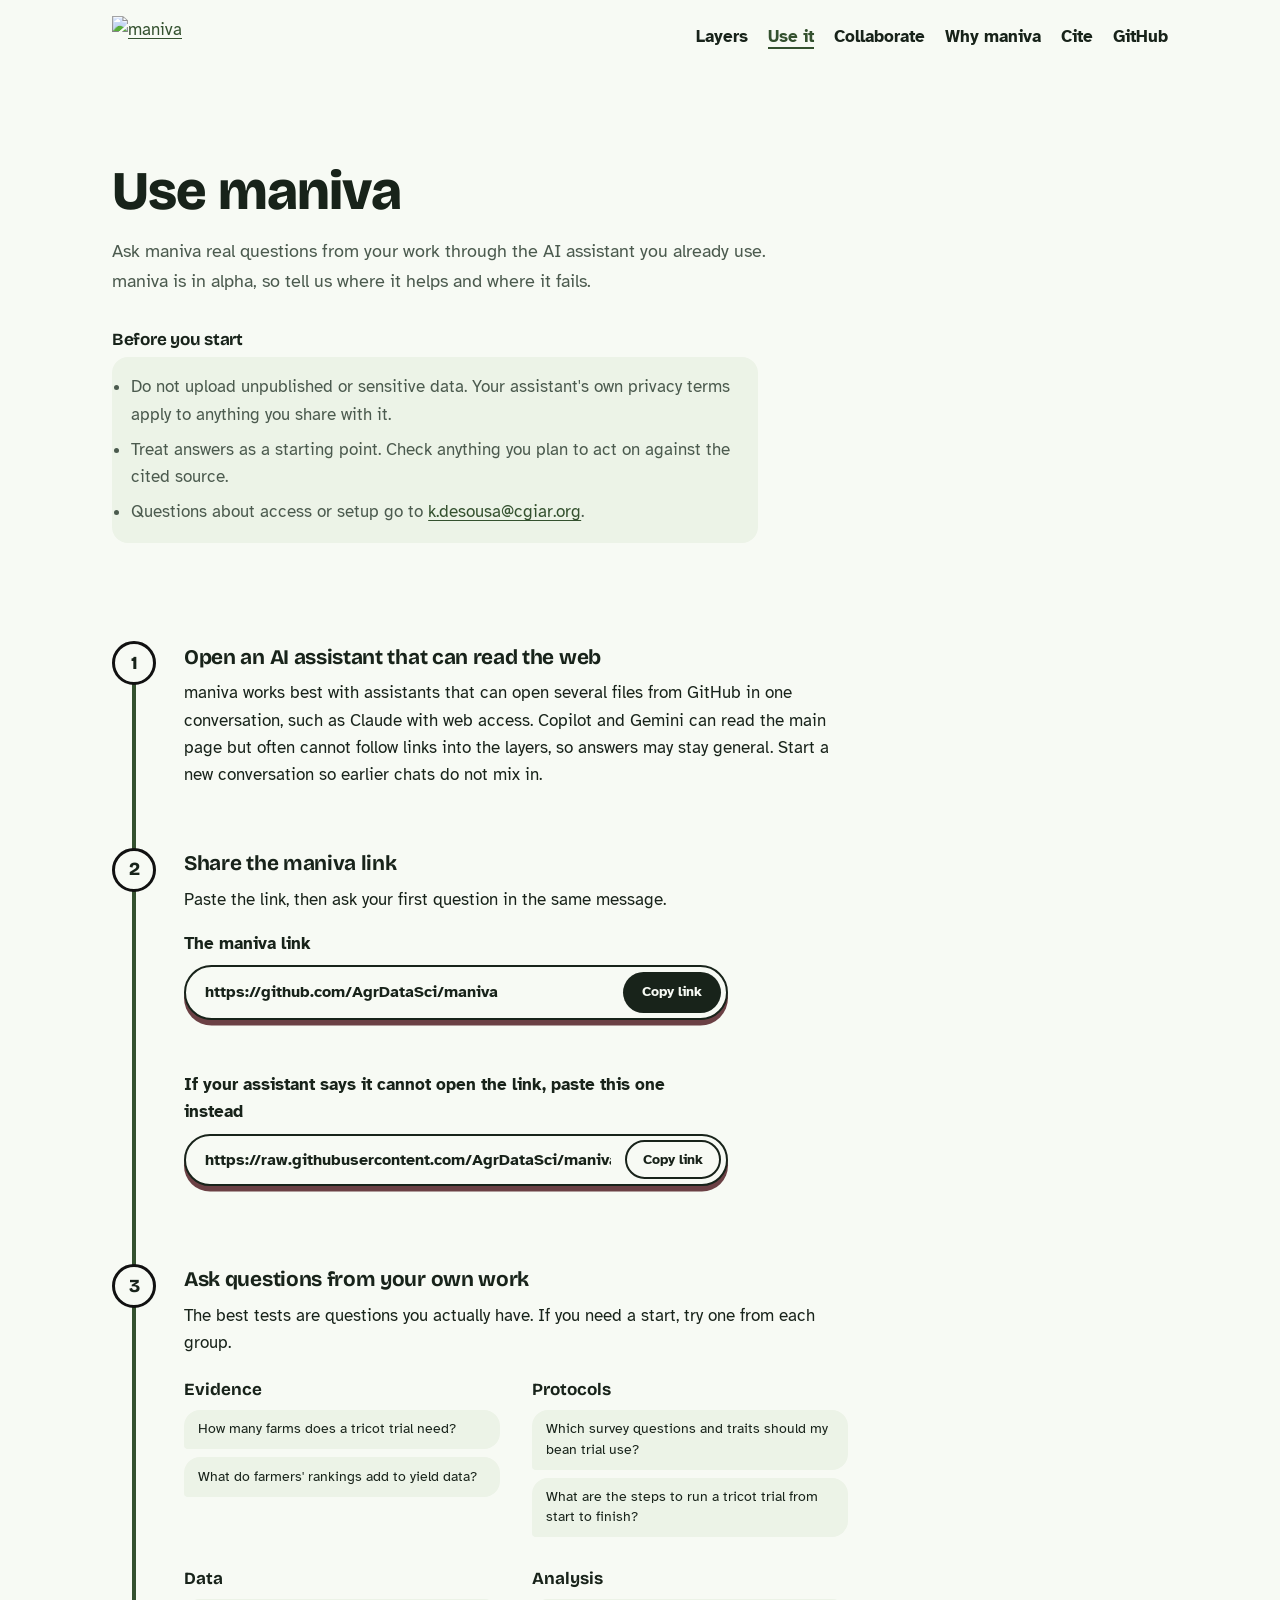
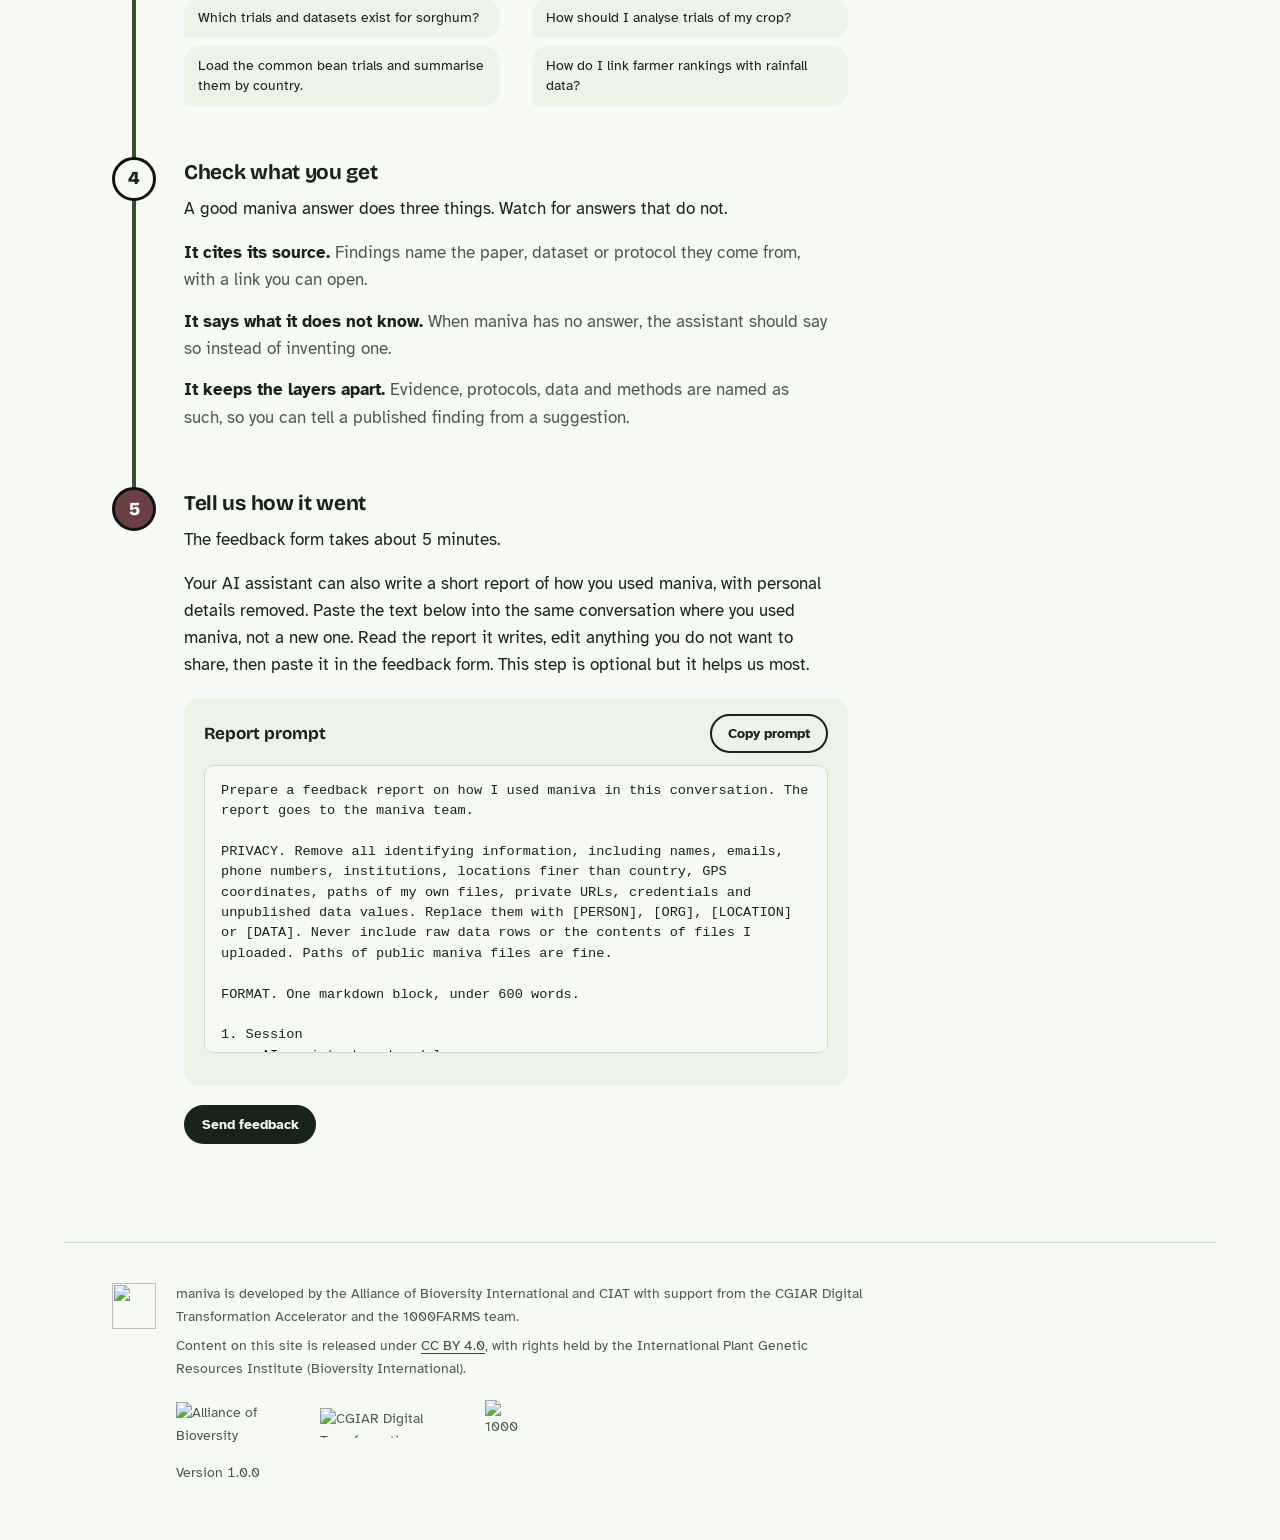
==== site/use.html @ 55d09843 "New maniva logo and home page headline The mark is now a cassava stem cutting planted in a field, wi" ====
<!doctype html>
<html lang="en">
<head>
<meta charset="utf-8">
<meta name="viewport" content="width=device-width, initial-scale=1">
<title>Use maniva</title>
<meta name="description" content="How to use maniva with your AI assistant, what to ask, what a good answer looks like and how to send feedback.">
<meta property="og:title" content="Use maniva">
<meta property="og:description" content="Five steps to use maniva with your AI assistant and tell us how it went.">
<meta property="og:image" content="https://agrdatasci.github.io/maniva/share-card.png">
<meta property="og:image:width" content="1200">
<meta property="og:image:height" content="630">
<meta property="og:image:alt" content="The maniva logo, a cassava stem cutting planted in a field">
<meta property="og:url" content="https://agrdatasci.github.io/maniva/use.html">
<meta property="og:site_name" content="maniva">
<meta name="twitter:card" content="summary_large_image">
<link rel="icon" type="image/svg+xml" href="logo/maniva-mark.svg">
<link rel="preconnect" href="https://fonts.googleapis.com">
<link rel="preconnect" href="https://fonts.gstatic.com" crossorigin>
<link href="https://fonts.googleapis.com/css2?family=Atkinson+Hyperlegible:ital,wght@0,400;0,700;1,400&family=Bricolage+Grotesque:opsz,wght@12..96,500;12..96,700;12..96,800&display=swap" rel="stylesheet">
<link rel="stylesheet" href="styles.css?v=13">
<script>document.documentElement.classList.add("js")</script>
</head>
<body>
<a class="skip" href="#main">Skip to content</a>

<header class="top">
  <a class="wordmark" href="./" aria-label="maniva home">
    <img class="wordmark-light" src="logo/maniva-logo-horizontal.svg" alt="maniva" width="150" height="46">
    <img class="wordmark-dark" src="logo/maniva-logo-horizontal-reversed.svg" alt="" width="150" height="46">
  </a>
  <nav aria-label="Main">
    <a href="./#layers">Layers</a>
    <a href="use.html" aria-current="page">Use it</a>
    <a href="./#work">Collaborate</a>
    <a href="./#why">Why maniva</a>
    <a href="./#cite">Cite</a>
    <a href="https://github.com/AgrDataSci/maniva">GitHub</a>
  </nav>
</header>

<main id="main">

<section class="page-intro">
  <h1>Use maniva</h1>
  <p class="lede">Ask maniva real questions from your work through the AI assistant you already use. maniva is in alpha, so tell us where it helps and where it fails.</p>
</section>

<section class="before" aria-labelledby="before-title">
  <h2 id="before-title">Before you start</h2>
  <ul>
    <li>Do not upload unpublished or sensitive data. Your assistant's own privacy terms apply to anything you share with it.</li>
    <li>Treat answers as a starting point. Check anything you plan to act on against the cited source.</li>
    <li>Questions about access or setup go to <a href="mailto:k.desousa@cgiar.org">k.desousa@cgiar.org</a>.</li>
  </ul>
</section>

<section class="guide" aria-label="Steps">
  <ol class="steps">
    <li>
      <h2>Open an AI assistant that can read the web</h2>
      <p>maniva works best with assistants that can open several files from GitHub in one conversation, such as Claude with web access. Copilot and Gemini can read the main page but often cannot follow links into the layers, so answers may stay general. Start a new conversation so earlier chats do not mix in.</p>
    </li>

    <li>
      <h2>Share the maniva link</h2>
      <p>Paste the link, then ask your first question in the same message.</p>
      <div class="link-field">
        <label for="share-link">The maniva link</label>
        <div class="link-row">
          <input id="share-link" type="text" value="https://github.com/AgrDataSci/maniva" readonly>
          <button type="button" class="btn" data-copy="#share-link">Copy link</button>
        </div>
        <p class="copy-status" role="status" aria-live="polite"></p>
      </div>
      <div class="link-field">
        <label for="fallback-link">If your assistant says it cannot open the link, paste this one instead</label>
        <div class="link-row">
          <input id="fallback-link" type="text" value="https://raw.githubusercontent.com/AgrDataSci/maniva/main/AGENTS.md" readonly>
          <button type="button" class="btn btn-quiet" data-copy="#fallback-link">Copy link</button>
        </div>
        <p class="copy-status" role="status" aria-live="polite"></p>
      </div>
    </li>

    <li>
      <h2>Ask questions from your own work</h2>
      <p>The best tests are questions you actually have. If you need a start, try one from each group.</p>
      <dl class="examples">
        <div>
          <dt>Evidence</dt>
          <dd>How many farms does a tricot trial need?</dd>
          <dd>What do farmers' rankings add to yield data?</dd>
        </div>
        <div>
          <dt>Protocols</dt>
          <dd>Which survey questions and traits should my bean trial use?</dd>
          <dd>What are the steps to run a tricot trial from start to finish?</dd>
        </div>
        <div>
          <dt>Data</dt>
          <dd>Which trials and datasets exist for sorghum?</dd>
          <dd>Load the common bean trials and summarise them by country.</dd>
        </div>
        <div>
          <dt>Analysis</dt>
          <dd>How should I analyse trials of my crop?</dd>
          <dd>How do I link farmer rankings with rainfall data?</dd>
        </div>
      </dl>
    </li>

    <li>
      <h2>Check what you get</h2>
      <p>A good maniva answer does three things. Watch for answers that do not.</p>
      <ul class="checks">
        <li><b>It cites its source.</b> Findings name the paper, dataset or protocol they come from, with a link you can open.</li>
        <li><b>It says what it does not know.</b> When maniva has no answer, the assistant should say so instead of inventing one.</li>
        <li><b>It keeps the layers apart.</b> Evidence, protocols, data and methods are named as such, so you can tell a published finding from a suggestion.</li>
      </ul>
    </li>

    <li>
      <h2>Tell us how it went</h2>
      <p>The feedback form takes about 5 minutes.</p>
      <p>Your AI assistant can also write a short report of how you used maniva, with personal details removed. Paste the text below into the same conversation where you used maniva, not a new one. Read the report it writes, edit anything you do not want to share, then paste it in the feedback form. This step is optional but it helps us most.</p>
      <div class="prompt-box">
        <div class="prompt-head">
          <span id="prompt-label">Report prompt</span>
          <button type="button" class="btn btn-quiet" data-copy="#report-prompt">Copy prompt</button>
        </div>
        <pre id="report-prompt" aria-labelledby="prompt-label" tabindex="0">Prepare a feedback report on how I used maniva in this conversation. The report goes to the maniva team.

PRIVACY. Remove all identifying information, including names, emails, phone numbers, institutions, locations finer than country, GPS coordinates, paths of my own files, private URLs, credentials and unpublished data values. Replace them with [PERSON], [ORG], [LOCATION] or [DATA]. Never include raw data rows or the contents of files I uploaded. Paths of public maniva files are fine.

FORMAT. One markdown block, under 600 words.

1. Session
   - AI assistant and model
   - How you reached maniva (link, uploaded skill or connector)
   - maniva version and commit. Fetch https://raw.githubusercontent.com/AgrDataSci/maniva/main/version.json and report "version" and the first 7 characters of "commit". If you cannot fetch it, write "unknown". Never guess a commit.
   - Number of exchanges
   - My overall goal, in one sentence
2. Tasks. For each request I made, give
   - type (evidence, data, analysis, protocol, setup, other)
   - my prompt, anonymised, as close to verbatim as possible
   - the maniva files you actually opened, by repository and path
   - outcome (solved, partly solved, failed)
   - any wrong or invented content, and how it was corrected
   - number of follow-up prompts needed
3. Gaps. What I asked that maniva could not answer or do.
4. Friction. Setup problems and code errors, with anonymised error messages.
5. My suggestions. Only what I said or asked for.
6. Your observations. Anything you inferred yourself, kept separate from my suggestions.

Report only what happened in this conversation. Show me the report so I can check it before sharing.</pre>
        <p class="copy-status" role="status" aria-live="polite"></p>
      </div>
      <p><a class="btn-link" href="https://forms.gle/F8mA6QaVcJfpzkLAA">Send feedback</a></p>
    </li>
  </ol>
</section>


</main>

<footer class="foot">
  <img class="foot-mark foot-mark-light" src="logo/maniva-mark.svg" alt="" width="44" height="46">
  <img class="foot-mark foot-mark-dark" src="logo/maniva-mark-reversed.svg" alt="" width="44" height="46">
  <div>
    <p>maniva is developed by the Alliance of Bioversity International and CIAT with support from the CGIAR Digital Transformation Accelerator and the 1000FARMS team.</p>
    <p>Content on this site is released under <a href="https://creativecommons.org/licenses/by/4.0/">CC BY 4.0</a>, with rights held by the International Plant Genetic Resources Institute (Bioversity International).</p>
    <div class="partners" role="group" aria-label="Partners">
      <img src="partners/alliance.svg" alt="Alliance of Bioversity International and CIAT, CGIAR" class="logo-wide" width="401" height="139">
      <img src="partners/cgiar-digital-transformation.png" alt="CGIAR Digital Transformation" class="logo-dt" width="1117" height="240">
      <img src="partners/1000farms.png" alt="1000FARMS" class="logo-tall" width="174" height="240">
    </div>
    <p class="version"><span>Version</span> <span data-version>1.0.0</span><span data-commit></span></p>
  </div>
</footer>

<script src="main.js?v=9" defer></script>
</body>
</html>
---- site/styles.css ----
/* maniva site. Palette taken from the logo: the green of the cutting and the burgundy data point. */
:root {
  --paper: #f7faf4;
  --paper-2: #ecf3e7;
  --ink: #18231a;
  --ink-soft: #4b5a4e;
  --leaf: #34512f;
  --leaf-logo: #34512f;
  --leaf-mid: #5f7f58;
  --sprout: #9db596;
  --sprout-wash: #e6ede3;
  --stalk: #6b4044;
  --mark: #34512f;
  --line: #cfdcca;
  --mark-line: #111111;
  --mark-node: #ffffff;

  --display: "Bricolage Grotesque", "Avenir Next", system-ui, sans-serif;
  --body: "Atkinson Hyperlegible", system-ui, sans-serif;

  --step--1: 0.875rem;
  --step-0: 1.0625rem;
  --step-1: 1.3rem;
  --step-2: 1.75rem;
  --step-3: clamp(2.1rem, 1.4rem + 2.6vw, 3.4rem);
  --measure: 38em;
  --gutter: clamp(1rem, 4vw, 3rem);
}

@media (prefers-color-scheme: dark) {
  :root:not([data-theme="light"]) {
    --paper: #121a14;
    --paper-2: #1a251c;
    --ink: #eef3ea;
    --ink-soft: #b4c2b5;
    --leaf: #84e08d;
    --sprout-wash: #1f3523;
    --line: #2f4031;
    --mark-line: #f6f3ea;
    --mark-node: #121a14;
    --leaf-logo: #8fb486;
    --stalk: #c9979c;
    --mark: #eef3ea;
  }
}

*, *::before, *::after { box-sizing: border-box; }

html { scroll-behavior: smooth; }
@media (prefers-reduced-motion: reduce) { html { scroll-behavior: auto; } }

body {
  margin: 0;
  background: var(--paper);
  color: var(--ink);
  font: 400 var(--step-0)/1.6 var(--body);
  -webkit-font-smoothing: antialiased;
}

h1, h2, h3 {
  font-family: var(--display);
  font-weight: 700;
  line-height: 1.1;
  letter-spacing: -0.015em;
  margin: 0;
}
h2 { font-size: var(--step-2); }
h3 { font-size: var(--step-1); }
p { margin: 0 0 1em; }

a { color: var(--leaf); text-underline-offset: 0.18em; text-decoration-thickness: 1px; }
a:hover { text-decoration-thickness: 2px; }

:focus-visible {
  outline: 3px solid var(--stalk);
  outline-offset: 3px;
  border-radius: 2px;
}

.skip {
  position: absolute;
  left: -999px;
  top: 0.5rem;
  background: var(--ink);
  color: var(--paper);
  padding: 0.5rem 1rem;
  z-index: 10;
}
.skip:focus { left: 0.5rem; }

/* Header */
.top {
  display: flex;
  flex-wrap: wrap;
  align-items: center;
  justify-content: space-between;
  gap: 0.75rem 2rem;
  max-width: 72rem;
  margin: 0 auto;
  padding: 1.25rem var(--gutter);
}
.wordmark img { display: block; height: 2.6rem; width: auto; }
.wordmark-dark, .foot-mark-dark { display: none !important; }
@media (prefers-color-scheme: dark) {
  .wordmark-light, .foot-mark-light { display: none !important; }
  .wordmark-dark, .foot-mark-dark { display: block !important; }
}
.top nav { display: flex; flex-wrap: wrap; gap: 0.25rem 1.25rem; }
.top nav a {
  color: var(--ink);
  text-decoration: none;
  font-size: var(--step-0);
  font-weight: 700;
  padding: 0.25rem 0;
}
.top nav a:hover { color: var(--leaf); }

main > section {
  max-width: 72rem;
  margin: 0 auto;
  padding: clamp(3rem, 7vw, 5.5rem) var(--gutter);
}

/* Hero */
.hero {
  display: grid;
  grid-template-columns: minmax(0, 1.35fr) minmax(0, 1fr);
  align-items: center;
  gap: clamp(1.5rem, 5vw, 4rem);
  padding-top: clamp(1.5rem, 4vw, 3rem) !important;
}
.hero h1 {
  font-size: var(--step-3);
  font-weight: 800;
  max-width: 17em;
  margin-bottom: 1.25rem;
}
.lede {
  font-size: 1.15rem;
  color: var(--ink-soft);
  max-width: var(--measure);
}

.link-field {
  margin-top: 2rem;
  max-width: 34rem;
}
.link-field label {
  display: block;
  font-weight: 700;
  margin-bottom: 0.5rem;
}
.link-row {
  display: flex;
  align-items: stretch;
  border: 2px solid var(--ink);
  border-radius: 999px;
  background: var(--paper);
  padding: 0.3rem;
  /* the burgundy of the data point carries the link */
  box-shadow: 0 0.35rem 0 var(--stalk);
}
.link-row input {
  flex: 1;
  min-width: 0;
  border: 0;
  background: transparent;
  color: var(--ink);
  font: 700 1rem/1 var(--body);
  padding: 0 0.9rem;
}
.link-row input:focus-visible { outline-offset: -2px; border-radius: 999px; }

.btn {
  font: 700 var(--step--1)/1 var(--body);
  border: 0;
  border-radius: 999px;
  background: var(--ink);
  color: var(--paper);
  padding: 0.85rem 1.2rem;
  cursor: pointer;
  white-space: nowrap;
}
.btn:hover { background: var(--leaf); color: #fff; }
@media (prefers-color-scheme: dark) {
  :root:not([data-theme="light"]) .btn:hover,
  :root:not([data-theme="light"]) .btn-link:hover { color: var(--paper); }
}
.btn-quiet {
  background: transparent;
  color: var(--ink);
  border: 2px solid var(--ink);
  padding: 0.65rem 1rem;
}
.btn-quiet:hover { background: var(--ink); color: var(--paper); }

.copy-status {
  min-height: 1.5em;
  margin: 0.9rem 0 0;
  font-size: var(--step--1);
  color: var(--leaf);
  font-weight: 700;
}

.hero-mark { margin: 0; justify-self: center; width: min(100%, 26rem); }
.mark { width: 100%; height: auto; overflow: visible; }

/* Mark styling, mirroring docs/logo/maniva-mark.svg */
.m-line { fill: none; stroke: var(--mark); }
.m-fill { fill: var(--mark); stroke: none; }
.m-dot { fill: var(--stalk); stroke: none; }

/* The one motion on the page: the data point appears at the end of the furrow. */
@media (prefers-reduced-motion: no-preference) {
  .js .m-dot {
    transform-box: fill-box;
    transform-origin: center;
    transform: scale(0);
    animation: pop 0.45s cubic-bezier(.3,1.6,.5,1) 0.5s forwards;
  }
}
@keyframes pop { to { transform: scale(1); } }

/* Hero steps under the link */
.hero-sub { font-size: 1.2rem; font-weight: 700; max-width: var(--measure); margin: 0 0 0.5rem; }
.hero-steps {
  list-style: none;
  counter-reset: step;
  display: flex;
  flex-wrap: wrap;
  gap: 0.5rem 1.5rem;
  margin: 1.1rem 0 0;
  padding: 0;
  font-weight: 700;
}
.hero-steps li { counter-increment: step; display: flex; align-items: center; gap: 0.5rem; }
.hero-steps li::before {
  content: counter(step);
  flex: none;
  width: 1.7rem;
  height: 1.7rem;
  border-radius: 50%;
  background: var(--stalk);
  color: var(--paper);
  display: grid;
  place-items: center;
  font-size: var(--step--1);
}
.hero-example { margin: 0.6rem 0 0; color: var(--ink-soft); font-size: var(--step--1); }

/* Section heads */
.section-head { max-width: var(--measure); margin-bottom: 2.25rem; }
.section-head h2 { margin-bottom: 0.75rem; }
.section-head p { color: var(--ink-soft); }

/* Layers and router */
.layers { border-top: 2px solid var(--ink); }
.router {
  display: grid;
  grid-template-columns: minmax(15rem, 1fr) minmax(0, 2.2fr);
  gap: clamp(1.5rem, 4vw, 3rem);
  align-items: start;
}
.questions {
  border: 0;
  margin: 0;
  padding: 0;
  display: flex;
  flex-direction: column;
  gap: 0.5rem;
  position: sticky;
  top: 1rem;
}
.questions legend {
  font-family: var(--display);
  font-weight: 700;
  font-size: var(--step-0);
  margin-bottom: 0.75rem;
  padding: 0;
}
.q {
  text-align: left;
  font: 400 var(--step--1)/1.4 var(--body);
  color: var(--ink);
  background: var(--paper-2);
  border: 1.5px solid transparent;
  border-radius: 1rem 1rem 1rem 0.25rem;
  padding: 0.7rem 0.9rem;
  cursor: pointer;
}
.q:hover { border-color: var(--leaf); }
.q[aria-pressed="true"] {
  background: var(--ink);
  color: var(--paper);
  border-color: var(--ink);
}

.layer-list { list-style: none; margin: 0; padding: 0; }
.layer {
  display: grid;
  grid-template-columns: minmax(10rem, 1fr) minmax(0, 1.6fr);
  grid-template-areas:
    "name body"
    "name repos"
    "name status";
  column-gap: 2rem;
  padding: 1.5rem 0 1.5rem 1.25rem;
  border-top: 1px solid var(--line);
  border-left: 6px solid transparent;
  transition: opacity 0.25s ease, background-color 0.25s ease, border-color 0.25s ease;
}
.layer:last-child { border-bottom: 1px solid var(--line); }
.layer-name { grid-area: name; }
.layer-q { margin: 0.4rem 0 0; color: var(--ink-soft); font-style: italic; }
.layer-body { grid-area: body; max-width: 32em; }
.repos {
  grid-area: repos;
  list-style: none;
  margin: 0 0 0.75rem;
  padding: 0;
  display: flex;
  flex-wrap: wrap;
  gap: 0.35rem 1rem;
  font-weight: 700;
  font-size: var(--step--1);
}
.status { grid-area: status; margin: 0; font-size: var(--step--1); color: var(--ink-soft); }

.router.is-routing .layer { opacity: 0.4; }
.router.is-routing .layer.is-lit {
  opacity: 1;
  background: var(--sprout-wash);
  border-left-color: var(--leaf-logo);
}
@media (prefers-reduced-motion: reduce) { .layer { transition: none; } }

.route-note { min-height: 1.6em; margin: 1.5rem 0 0; font-weight: 700; color: var(--leaf); }
.links-note { max-width: var(--measure); color: var(--ink-soft); margin-top: 1.5rem; }

/* Use it */
.use { border-top: 2px solid var(--ink); }
.use h2 { margin-bottom: 2rem; }
.ways {
  display: grid;
  grid-template-columns: repeat(3, minmax(0, 1fr));
  gap: 2rem;
  margin: 0;
}
.ways dt {
  font-family: var(--display);
  font-weight: 700;
  font-size: var(--step-1);
  margin-bottom: 0.5rem;
}
.ways dd { margin: 0; color: var(--ink-soft); max-width: 24em; }

/* Why maniva, on the leaf */
.why {
  display: grid;
  grid-template-columns: minmax(0, 1.5fr) minmax(0, 1fr);
  gap: clamp(2rem, 5vw, 4rem);
  background: var(--sprout-wash);
  border-radius: 2rem;
  max-width: calc(72rem - 2 * var(--gutter)) !important;
  margin-top: 2rem !important;
}
@media (max-width: 76rem) {
  .why { margin-left: var(--gutter) !important; margin-right: var(--gutter) !important; }
}
.why h2 { margin-bottom: 1rem; }
.why-text p { max-width: var(--measure); }
.motto {
  font-family: var(--display);
  font-weight: 700;
  font-size: var(--step-1);
  margin-top: 1.5rem;
}
.say { border-left: 3px solid var(--stalk); padding-left: 1.5rem; align-self: start; }
.say-word {
  font-family: var(--display);
  font-weight: 800;
  font-size: var(--step-3);
  line-height: 1;
  margin-bottom: 1rem;
}
.say p { color: var(--ink-soft); }
.say a { font-weight: 700; }

/* Principles */
.principles h2 { margin-bottom: 1.5rem; }
.principles ul {
  list-style: none;
  margin: 0;
  padding: 0;
  display: grid;
  grid-template-columns: repeat(2, minmax(0, 1fr));
  gap: 1.5rem 3rem;
}
.principles li { max-width: 30em; color: var(--ink-soft); }
.principles b { color: var(--ink); display: block; font-family: var(--display); font-size: var(--step-0); margin-bottom: 0.2rem; }

/* Work with us */
.work { border-top: 2px solid var(--ink); }
.offers {
  list-style: none;
  margin: 0;
  padding: 0;
  display: grid;
  grid-template-columns: repeat(3, minmax(0, 1fr));
  gap: 2rem;
}
.offers li {
  display: flex;
  flex-direction: column;
  align-items: flex-start;
  border-top: 6px solid var(--leaf-logo);
  padding-top: 1.25rem;
}
.offers li:nth-child(2) { border-top-color: var(--leaf-mid); }
.offers li:nth-child(3) { border-top-color: var(--sprout); }
.offers h3 { margin-bottom: 0.6rem; }
.offers p { color: var(--ink-soft); max-width: 24em; flex: 1; }
.btn-link {
  font-weight: 700;
  color: var(--paper);
  background: var(--ink);
  border-radius: 999px;
  padding: 0.7rem 1.1rem;
  text-decoration: none;
  font-size: var(--step--1);
}
.btn-link:hover { background: var(--leaf); color: #fff; }
@media (max-width: 52rem) { .offers { grid-template-columns: 1fr; } }

/* Team */
.team { border-top: 2px solid var(--ink); }
.people {
  list-style: none;
  margin: 0;
  padding: 0;
  display: grid;
  grid-template-columns: repeat(3, minmax(0, 1fr));
  gap: 2rem;
}
.people li { display: flex; flex-direction: column; align-items: flex-start; }
.people h3 { margin-bottom: 0.5rem; }
.people p { color: var(--ink-soft); max-width: 24em; }
.people li > p:first-of-type { flex: 1; }
.reach { display: flex; flex-wrap: wrap; align-items: center; gap: 0.5rem 1rem; margin: 0; }
.reach a:not(.btn-link) { font-weight: 700; font-size: var(--step--1); }
@media (max-width: 52rem) { .people { grid-template-columns: 1fr; } }

/* Cite */
.cite { border-top: 2px solid var(--ink); }
.cite h2 { margin-bottom: 0.75rem; }
.cite > p { color: var(--ink-soft); max-width: var(--measure); }
.cite-box {
  background: var(--paper-2);
  border-radius: 1rem;
  padding: 1.5rem;
  max-width: 48rem;
  margin: 1.5rem 0;
}
.cite-box #citation { font-size: 1rem; overflow-wrap: anywhere; }
.cff { font-size: var(--step--1); }

/* Partner logos, sized to sit with the footer mark */
.partners {
  display: flex;
  flex-wrap: wrap;
  align-items: center;
  gap: 0.75rem 1.5rem;
  margin: 1.25rem 0 1rem;
}
.partners img { display: block; width: auto; }
.partners .logo-wide { height: 2.6rem; }
.partners .logo-dt { height: 1.9rem; }
.partners .logo-tall { height: 2.9rem; }
@media (prefers-color-scheme: dark) {
  .partners img { background: #ffffff; border-radius: 0.4rem; padding: 0.25rem 0.4rem; }
  .partners .logo-dt { padding: 0; }
}

/* Footer */
.foot {
  max-width: 72rem;
  margin: 0 auto;
  padding: 2.5rem var(--gutter) 3rem;
  border-top: 1px solid var(--line);
  display: flex;
  gap: 1.25rem;
  align-items: flex-start;
  font-size: var(--step--1);
  color: var(--ink-soft);
}
.foot p { max-width: 50em; margin-bottom: 0.5em; }
.foot-mark { flex: none; }
.version { font-variant-numeric: tabular-nums; }

/* Narrow screens */
@media (max-width: 52rem) {
  .hero { grid-template-columns: 1fr; }
  .hero-mark { order: -1; width: min(60%, 14rem); justify-self: start; }
  .router { grid-template-columns: 1fr; }
  .questions { position: static; }
  .layer {
    grid-template-columns: 1fr;
    grid-template-areas: "name" "body" "repos" "status";
    padding-left: 0.9rem;
  }
  .layer-name { margin-bottom: 0.75rem; }
  .ways, .principles ul, .why { grid-template-columns: 1fr; }
  .why { border-radius: 1.25rem; }
}
@media (max-width: 30rem) {
  .link-row { flex-direction: column; border-radius: 1.25rem; gap: 0.3rem; }
  .link-row input { padding: 0.7rem 0.6rem; font-size: 0.95rem; }
  .top nav { gap: 0.25rem 1rem; }
}

/* Test page */
.top nav a[aria-current="page"] { color: var(--leaf); text-decoration: underline; text-underline-offset: 0.3em; text-decoration-thickness: 2px; }

.page-intro { padding-bottom: 1rem !important; }
.page-intro h1 { font-size: var(--step-3); font-weight: 800; margin-bottom: 1rem; }

/* The steps run down a stem, each one a node on it, like the veins in the mark */
.steps {
  list-style: none;
  counter-reset: step;
  margin: 0;
  padding: 0;
  max-width: 46rem;
}
.steps > li {
  counter-increment: step;
  position: relative;
  padding: 0 0 3rem 4.5rem;
}
.steps > li::before {
  content: counter(step);
  position: absolute;
  left: 0;
  top: -0.35rem;
  width: 2.75rem;
  height: 2.75rem;
  border-radius: 50%;
  display: grid;
  place-items: center;
  background: var(--paper);
  border: 3px solid var(--mark-line);
  font: 800 1.15rem/1 var(--display);
  color: var(--ink);
  z-index: 1;
}
.steps > li::after {
  content: "";
  position: absolute;
  left: calc(1.375rem - 2px);
  top: 2rem;
  bottom: 0;
  width: 4px;
  background: var(--leaf-logo);
  border-radius: 2px;
}
.steps > li:last-child { padding-bottom: 0; }
.steps > li:last-child::after { display: none; }
.steps > li:last-child::before { background: var(--stalk); color: #fff; border-color: var(--mark-line); }
.steps h2 { font-size: var(--step-1); margin-bottom: 0.6rem; }
.steps p { max-width: var(--measure); }
.steps .aside { font-size: var(--step--1); color: var(--ink-soft); }
.steps .link-field { margin-top: 1rem; }

.examples {
  margin: 1.25rem 0 0;
  display: grid;
  grid-template-columns: repeat(2, minmax(0, 1fr));
  gap: 1.25rem 2rem;
}
.examples dt { font-family: var(--display); font-weight: 700; margin-bottom: 0.4rem; }
.examples dd {
  margin: 0 0 0.5rem;
  background: var(--paper-2);
  border-radius: 1rem 1rem 1rem 0.25rem;
  padding: 0.6rem 0.85rem;
  font-size: var(--step--1);
  line-height: 1.45;
}

.checks { list-style: none; margin: 1rem 0 0; padding: 0; }
.checks li { margin-bottom: 0.9rem; max-width: var(--measure); color: var(--ink-soft); }
.checks b { color: var(--ink); }

.before { padding-top: 0 !important; padding-bottom: 1rem !important; }
.before > * { max-width: 46rem; }
.before h2 { font-size: var(--step-0); margin-bottom: 0.5rem; }
.before ul { background: var(--paper-2); border-radius: 1rem; padding: 1rem 1.25rem 0.6rem 2.4rem; }
.before ul { margin: 0; padding-left: 1.2rem; max-width: var(--measure); color: var(--ink-soft); }
.before li { margin-bottom: 0.5rem; }

@media (max-width: 52rem) {
  .examples { grid-template-columns: 1fr; }
  .steps > li { padding-left: 3.75rem; }
}

/* Report prompt on the test page */
.prompt-box {
  background: var(--paper-2);
  border-radius: 1rem;
  padding: 1rem 1.25rem 0.25rem;
  margin: 1.25rem 0 1.5rem;
  max-width: 46rem;
}
.prompt-head {
  display: flex;
  align-items: center;
  justify-content: space-between;
  gap: 1rem;
  margin-bottom: 0.75rem;
  font-family: var(--display);
  font-weight: 700;
}
.prompt-box pre {
  margin: 0;
  max-height: 18rem;
  overflow: auto;
  white-space: pre-wrap;
  overflow-wrap: anywhere;
  font: 400 0.85rem/1.5 ui-monospace, "SF Mono", Menlo, Consolas, monospace;
  color: var(--ink);
  background: var(--paper);
  border: 1px solid var(--line);
  border-radius: 0.6rem;
  padding: 0.9rem 1rem;
}
.prompt-box .copy-status { margin-top: 0.5rem; }

.use-more { margin: 2rem 0 0; }

/* Language switcher */
.lang-switch {
  display: flex;
  border: 1.5px solid var(--ink);
  border-radius: 999px;
  overflow: hidden;
}
.lang-switch a {
  color: var(--ink);
  text-decoration: none;
  font-weight: 700;
  font-size: var(--step--1);
  padding: 0.3rem 0.65rem;
  line-height: 1.2;
}
.lang-switch a + a { border-left: 1.5px solid var(--ink); }
.lang-switch a:hover { background: var(--paper-2); }
.lang-switch a[aria-current="true"] { background: var(--ink); color: var(--paper); }
@media (max-width: 52rem) {
  .top .lang-switch { order: 2; margin-left: auto; }
  .top nav { order: 3; flex-basis: 100%; }
}

/* First screen: keep the link field visible on laptop screens.
   The headline and the mark scale with the window height as well as its width. */
.top { padding-top: 1rem; padding-bottom: 1rem; }
.hero {
  padding-top: clamp(1rem, 3vh, 2.5rem) !important;
  padding-bottom: clamp(2rem, 5vh, 4rem) !important;
}
@media (min-width: 52.0625rem) {
  .hero { grid-template-columns: minmax(0, 1.6fr) minmax(0, 1fr); }
}
.hero h1 {
  font-size: clamp(1.9rem, calc(min(3vw, 5.2vh) + 0.5rem), 3.2rem);
  max-width: 20em;
  margin-bottom: 1rem;
}
.hero .lede { font-size: 1.05rem; margin-bottom: 0.75rem; }
.hero .link-field { margin-top: 0.5rem; margin-bottom: 0.5rem; }
.hero .copy-status { margin-top: 0.5rem; min-height: 1.4em; }
.hero .domain-note { font-size: 0.95rem; }
.hero-mark { width: min(100%, 22rem, 56vh); }
@media (max-width: 52rem) {
  .hero-mark { width: 6.5rem; margin-bottom: -0.5rem; }
}
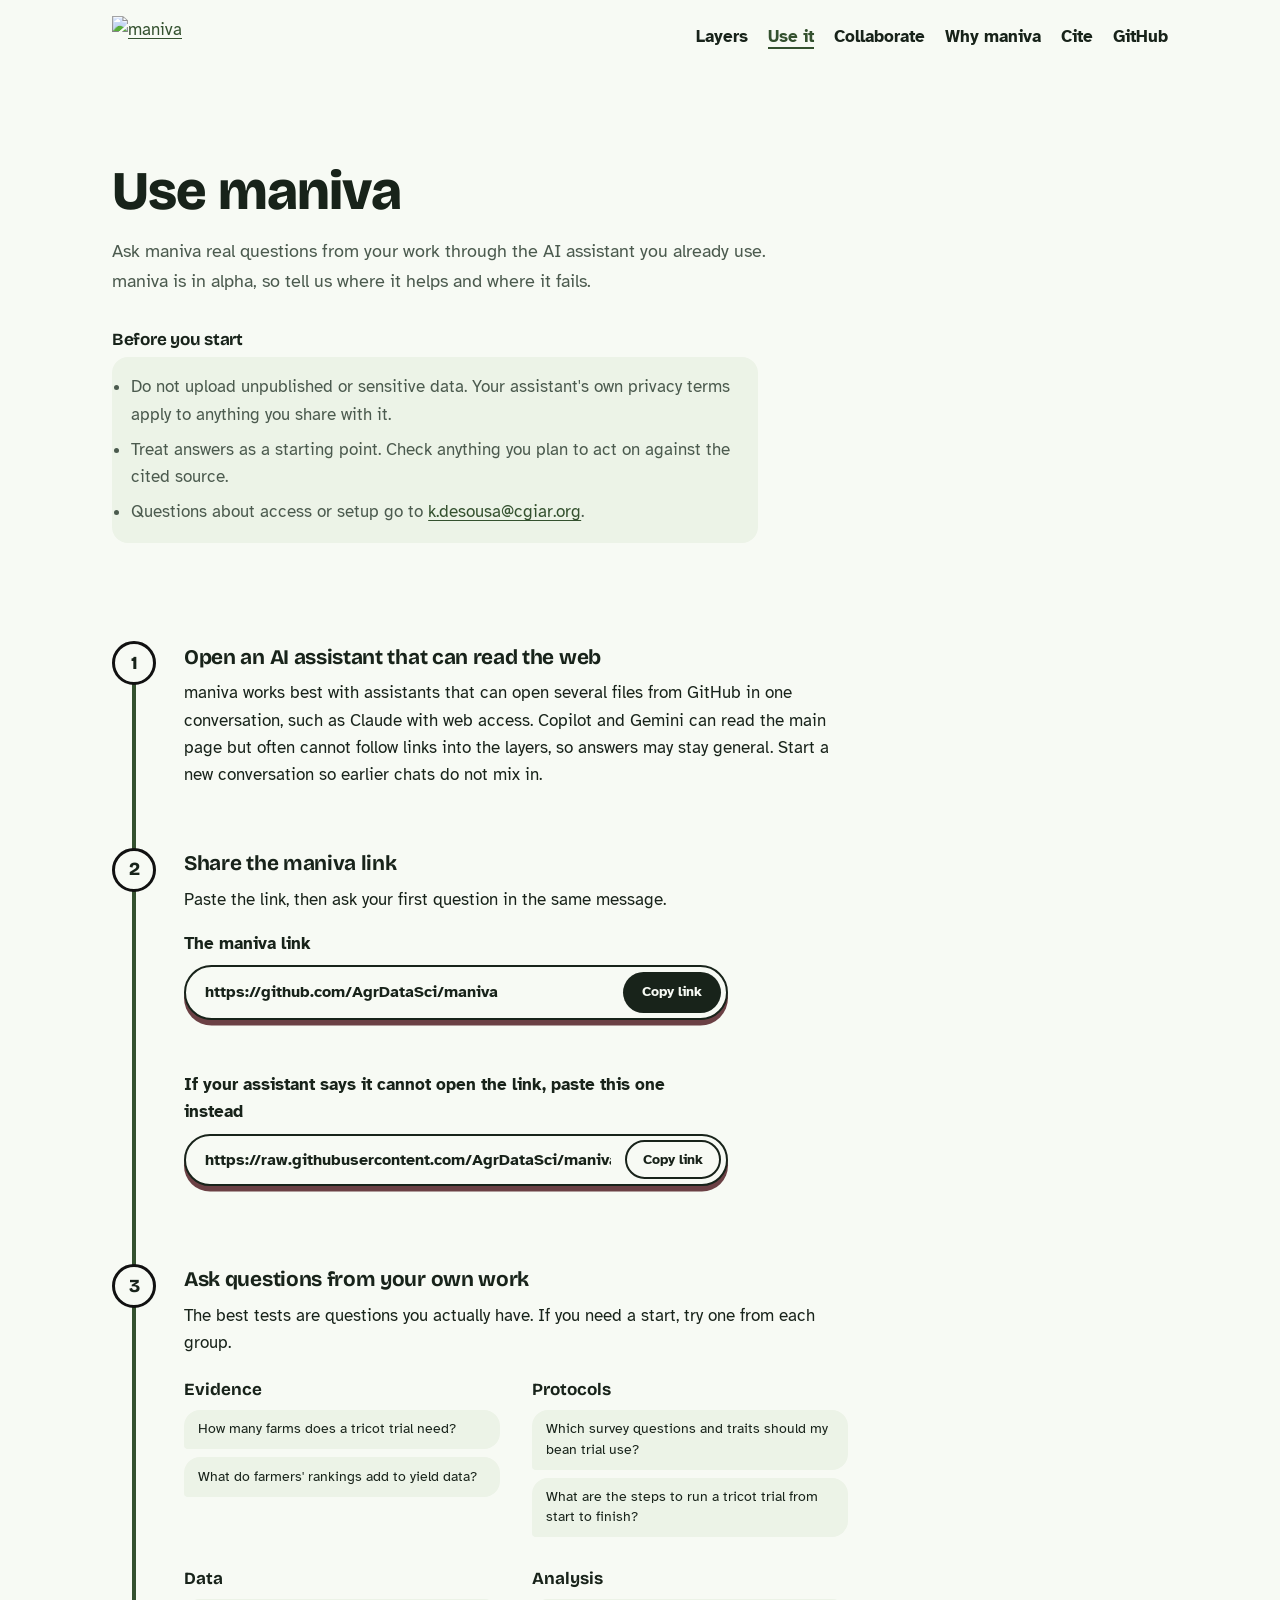
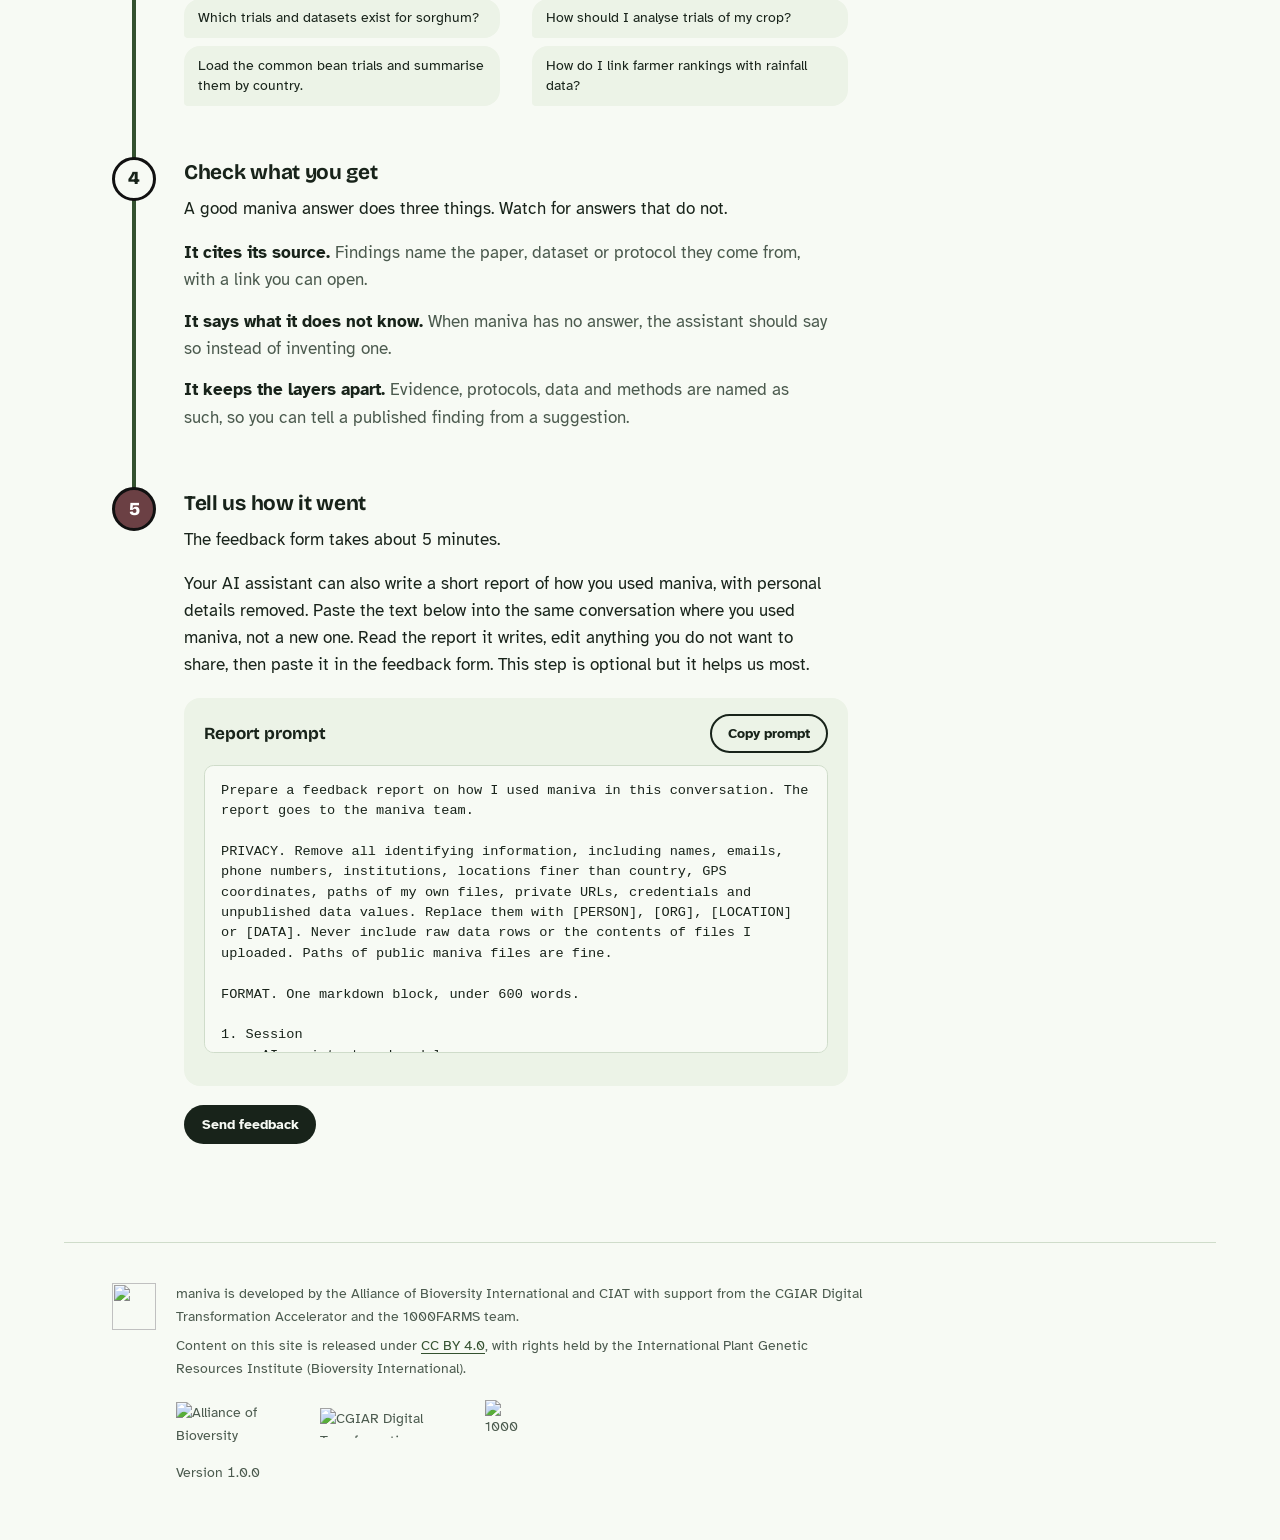
==== commit 8c426a47: "Logo takes Valentin's latest drawing, in green and burgundy The stem now leans left with the leaf on" ====
--- a/site/use.html
+++ b/site/use.html
@@ -26,8 +26,8 @@
 
 <header class="top">
   <a class="wordmark" href="./" aria-label="maniva home">
-    <img class="wordmark-light" src="logo/maniva-logo-horizontal.svg" alt="maniva" width="150" height="46">
-    <img class="wordmark-dark" src="logo/maniva-logo-horizontal-reversed.svg" alt="" width="150" height="46">
+    <img class="wordmark-light" src="logo/maniva-logo-horizontal.svg" alt="maniva" width="150" height="47">
+    <img class="wordmark-dark" src="logo/maniva-logo-horizontal-reversed.svg" alt="" width="150" height="47">
   </a>
   <nav aria-label="Main">
     <a href="./#layers">Layers</a>
@@ -165,8 +165,8 @@
 </main>
 
 <footer class="foot">
-  <img class="foot-mark foot-mark-light" src="logo/maniva-mark.svg" alt="" width="44" height="46">
-  <img class="foot-mark foot-mark-dark" src="logo/maniva-mark-reversed.svg" alt="" width="44" height="46">
+  <img class="foot-mark foot-mark-light" src="logo/maniva-mark.svg" alt="" width="44" height="47">
+  <img class="foot-mark foot-mark-dark" src="logo/maniva-mark-reversed.svg" alt="" width="44" height="47">
   <div>
     <p>maniva is developed by the Alliance of Bioversity International and CIAT with support from the CGIAR Digital Transformation Accelerator and the 1000FARMS team.</p>
     <p>Content on this site is released under <a href="https://creativecommons.org/licenses/by/4.0/">CC BY 4.0</a>, with rights held by the International Plant Genetic Resources Institute (Bioversity International).</p>
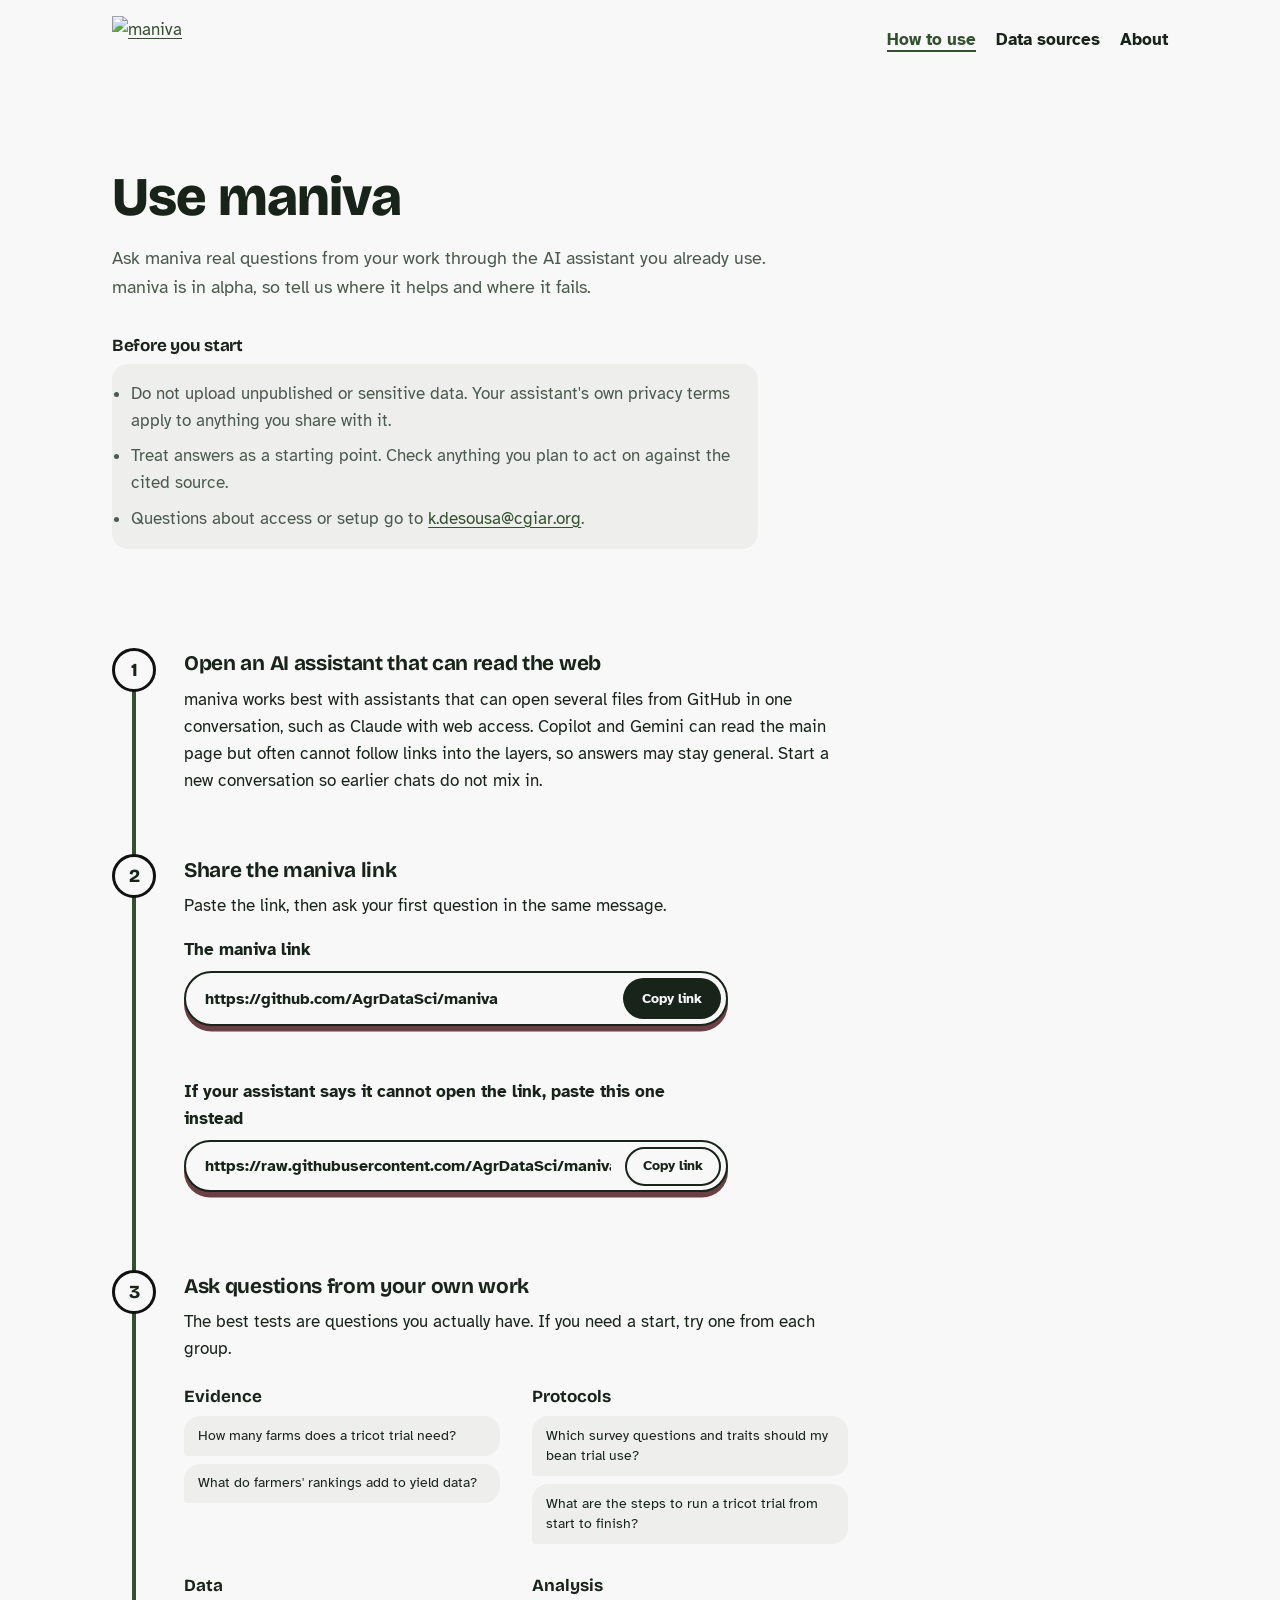
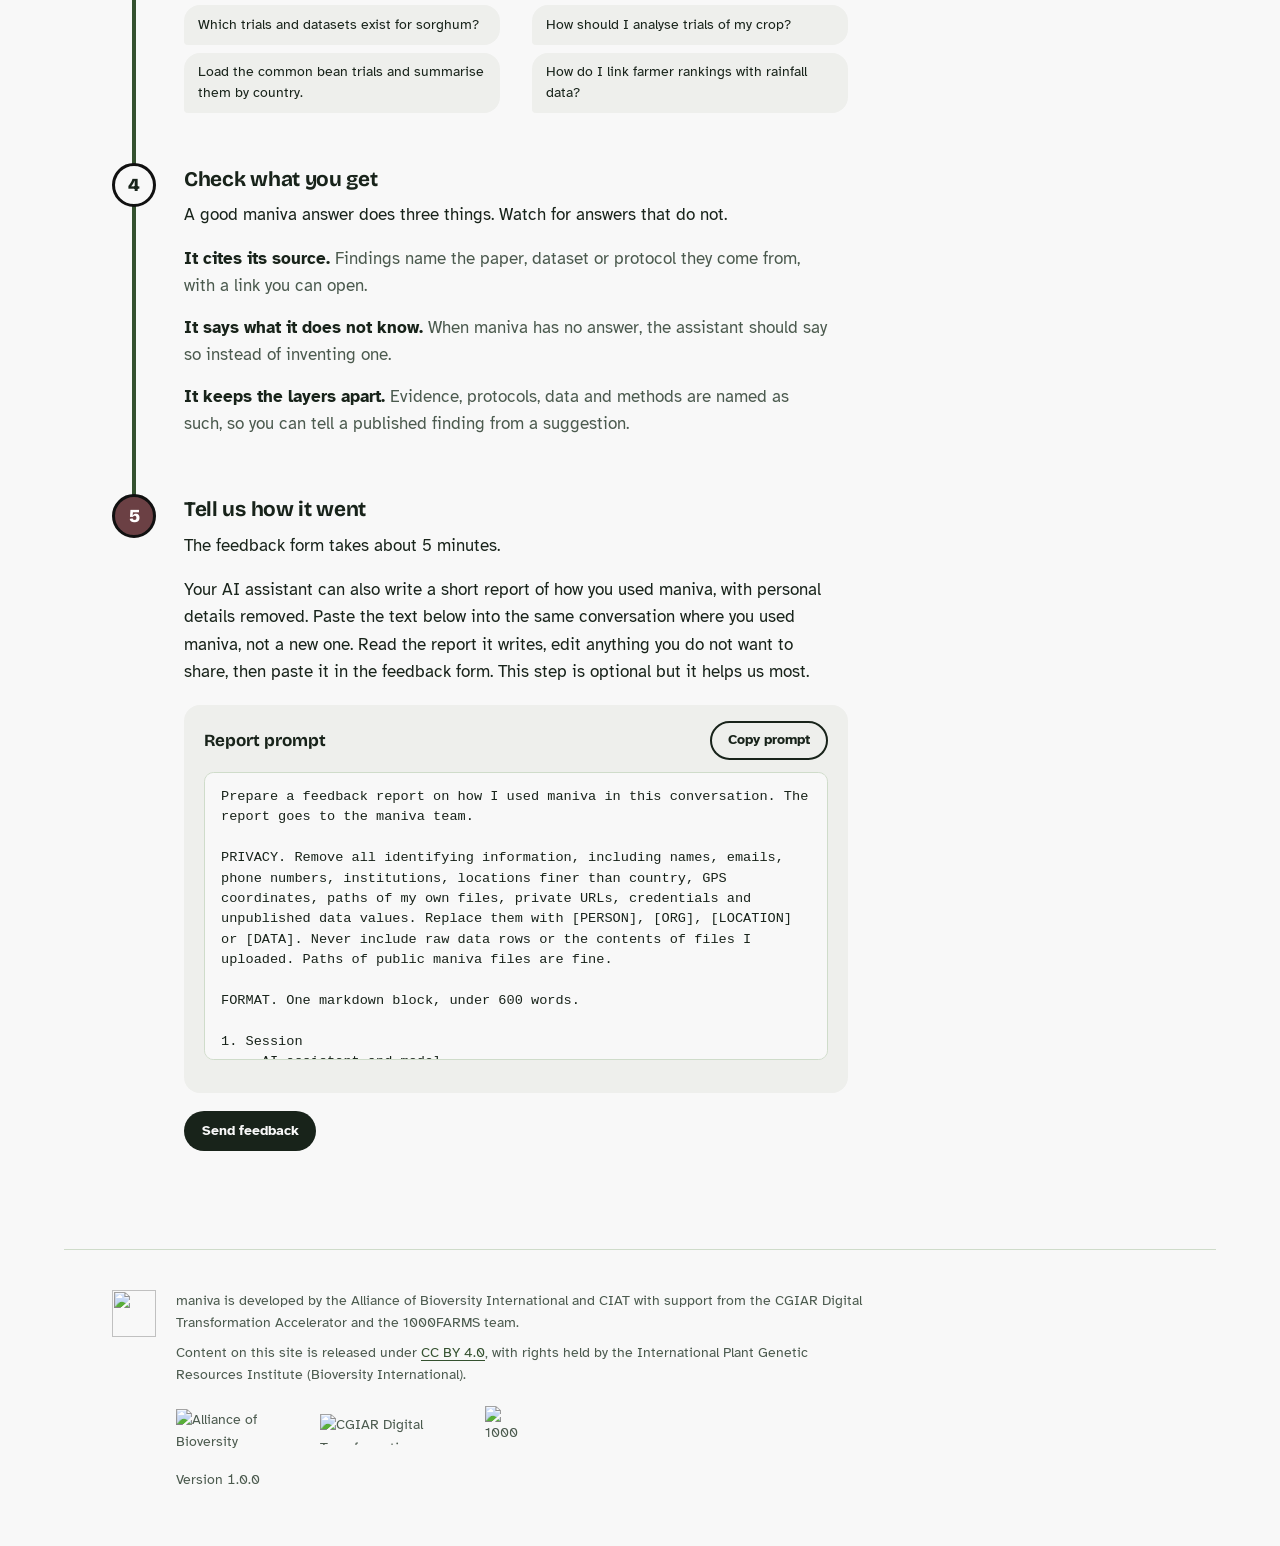
==== commit 13484660: "Home page first screen after the design team's concept Logo, title, the four layers in numbers, the " ====
--- a/site/use.html
+++ b/site/use.html
@@ -18,7 +18,7 @@
 <link rel="preconnect" href="https://fonts.googleapis.com">
 <link rel="preconnect" href="https://fonts.gstatic.com" crossorigin>
 <link href="https://fonts.googleapis.com/css2?family=Atkinson+Hyperlegible:ital,wght@0,400;0,700;1,400&family=Bricolage+Grotesque:opsz,wght@12..96,500;12..96,700;12..96,800&display=swap" rel="stylesheet">
-<link rel="stylesheet" href="styles.css?v=13">
+<link rel="stylesheet" href="styles.css?v=14">
 <script>document.documentElement.classList.add("js")</script>
 </head>
 <body>
@@ -30,12 +30,9 @@
     <img class="wordmark-dark" src="logo/maniva-logo-horizontal-reversed.svg" alt="" width="150" height="47">
   </a>
   <nav aria-label="Main">
-    <a href="./#layers">Layers</a>
-    <a href="use.html" aria-current="page">Use it</a>
-    <a href="./#work">Collaborate</a>
-    <a href="./#why">Why maniva</a>
-    <a href="./#cite">Cite</a>
-    <a href="https://github.com/AgrDataSci/maniva">GitHub</a>
+    <a href="use.html" aria-current="page">How to use</a>
+    <a href="./#layers">Data sources</a>
+    <a href="./#why">About</a>
   </nav>
 </header>
 
@@ -179,6 +176,6 @@
   </div>
 </footer>
 
-<script src="main.js?v=9" defer></script>
+<script src="main.js?v=10" defer></script>
 </body>
 </html>
--- a/site/styles.css
+++ b/site/styles.css
@@ -1,7 +1,7 @@
 /* maniva site. Palette taken from the logo: the green of the cutting and the burgundy data point. */
 :root {
-  --paper: #f7faf4;
-  --paper-2: #ecf3e7;
+  --paper: #f8f8f8;
+  --paper-2: #eeefec;
   --ink: #18231a;
   --ink-soft: #4b5a4e;
   --leaf: #34512f;
@@ -11,6 +11,7 @@
   --sprout-wash: #e6ede3;
   --stalk: #6b4044;
   --mark: #34512f;
+  --box: #dcd5d5;
   --line: #cfdcca;
   --mark-line: #111111;
   --mark-node: #ffffff;
@@ -41,6 +42,7 @@
     --leaf-logo: #8fb486;
     --stalk: #c9979c;
     --mark: #eef3ea;
+    --box: #2c2527;
   }
 }
 
@@ -683,3 +685,63 @@
 @media (max-width: 52rem) {
   .hero-mark { width: 6.5rem; margin-bottom: -0.5rem; }
 }
+
+/* Home page first screen, after the design team's concept: the logo, the title, the four layers in numbers, the link. */
+.top .wordmark img { height: 3rem; }
+.home {
+  display: flex;
+  flex-direction: column;
+  align-items: center;
+  text-align: center;
+  padding-top: clamp(1rem, 3vh, 2.5rem) !important;
+}
+.home-brand { margin: 0; width: min(100%, 40rem); }
+.home-brand img { width: 100%; height: auto; }
+.home h1 {
+  color: var(--leaf);
+  font-size: clamp(1.5rem, 1rem + 2vw, 2.4rem);
+  font-weight: 700;
+  max-width: 24em;
+  margin: 1rem 0 0;
+}
+.pillars {
+  list-style: none;
+  display: grid;
+  grid-template-columns: repeat(auto-fit, minmax(13rem, 1fr));
+  gap: 1.5rem 2rem;
+  width: 100%;
+  margin: clamp(2rem, 5vw, 3.5rem) 0 0;
+  padding: 0;
+  text-align: left;
+}
+.pillars h2 { color: var(--leaf); font-size: var(--step-2); margin: 0 0 0.5rem; }
+.pillars ul { margin: 0; padding-left: 1.2rem; color: var(--leaf); }
+.pillars li li { margin: 0.2rem 0; }
+.home .link-field { width: min(100%, 44rem); max-width: none; margin-top: clamp(2rem, 5vw, 3.5rem); }
+.home .link-field label { color: var(--stalk); }
+.home .link-row {
+  border: 0;
+  border-radius: 0.6rem;
+  background: var(--box);
+  padding: 0.6rem;
+  box-shadow: none;
+}
+.home .link-row input { font-size: clamp(1rem, 0.8rem + 1vw, 1.4rem); font-weight: 400; color: var(--leaf); letter-spacing: 0.01em; }
+.home .btn { background: var(--stalk); color: #fff; border-radius: 0.5rem; font-size: 1.15rem; padding: 0.9rem 1.3rem; }
+.home .btn:hover { background: var(--ink); color: var(--paper); }
+.home .hero-steps { justify-content: center; color: var(--stalk); }
+.home-cta { margin: clamp(2rem, 5vw, 3.5rem) 0 0; }
+.btn-outline {
+  display: inline-block;
+  border: 2px solid var(--stalk);
+  border-radius: 0.6rem;
+  padding: 0.9rem 1.6rem;
+  color: var(--stalk);
+  font: 700 1.25rem/1.2 var(--display);
+  text-decoration: none;
+}
+.btn-outline:hover { background: var(--stalk); color: var(--paper); }
+.home .lede { margin: clamp(2rem, 5vw, 3.5rem) auto 0; text-align: left; }
+@media (prefers-color-scheme: dark) {
+  :root:not([data-theme="light"]) .home .btn { color: var(--paper); }
+}
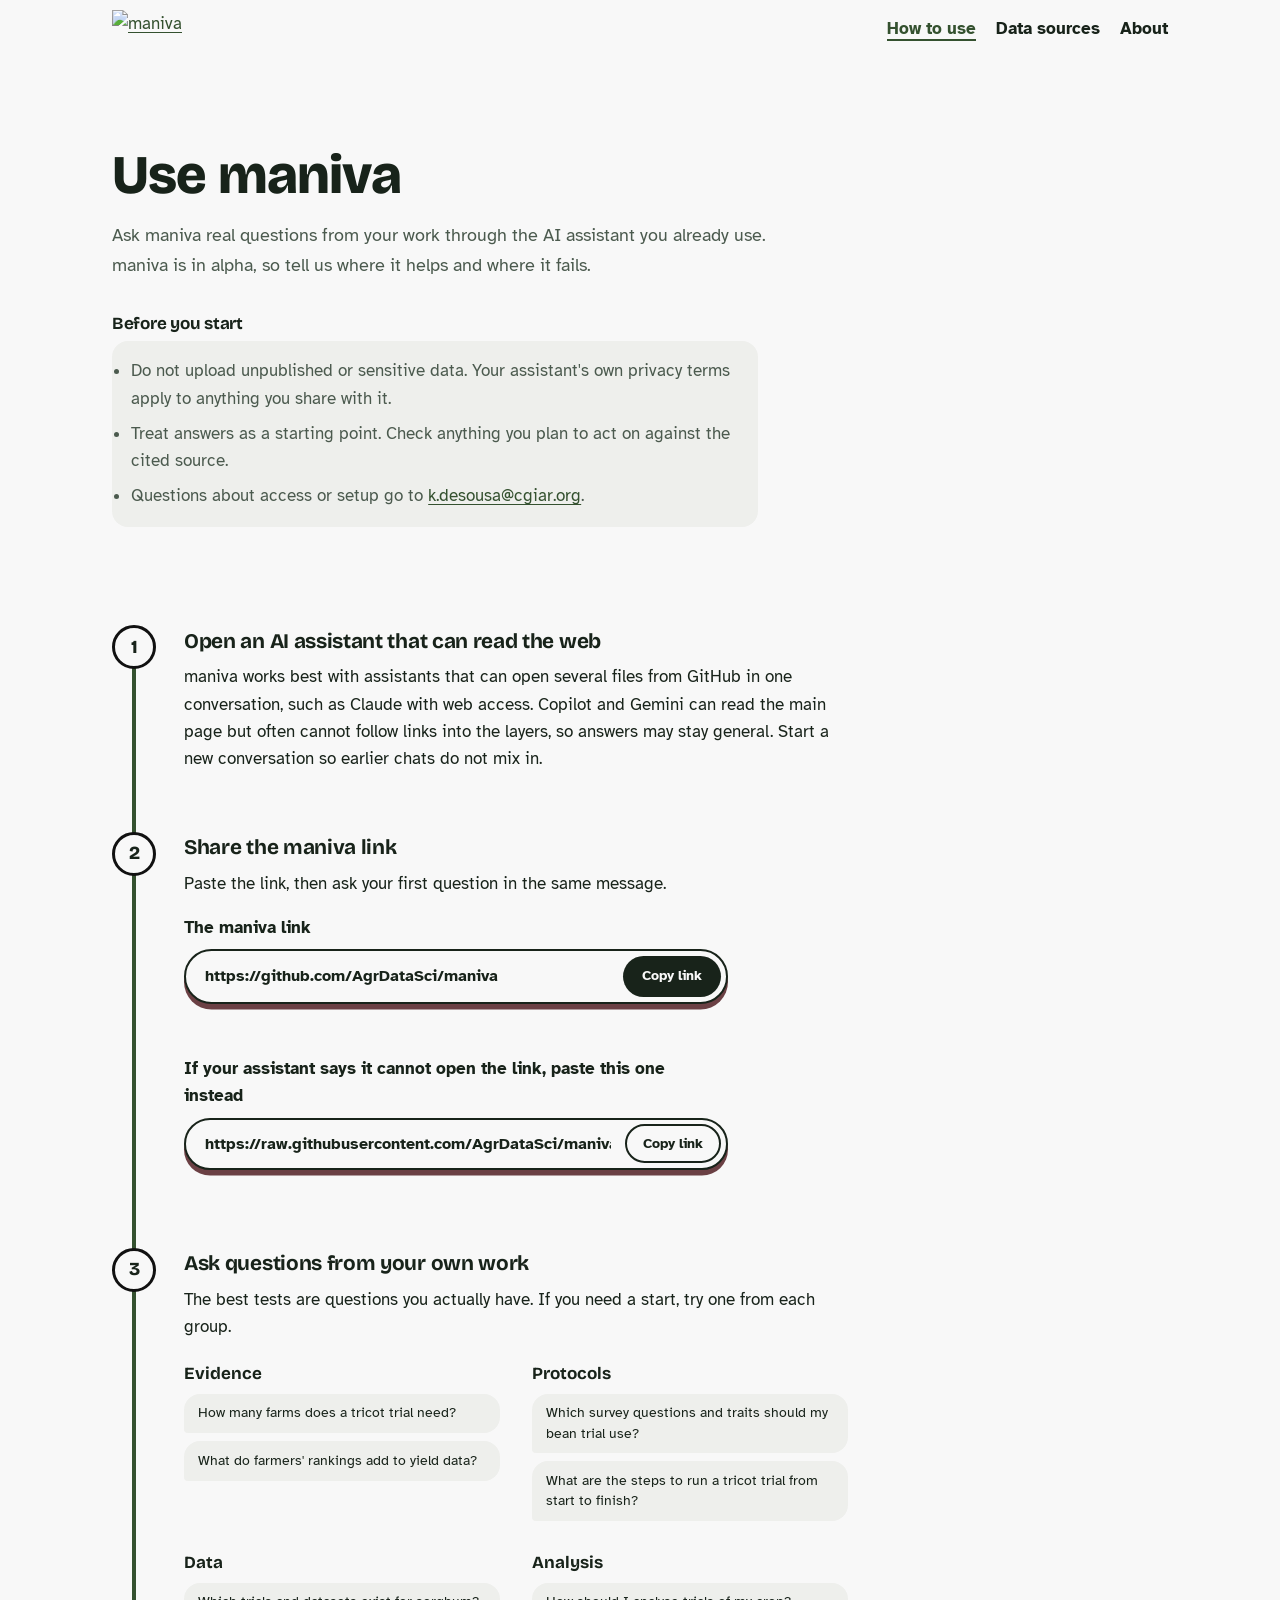
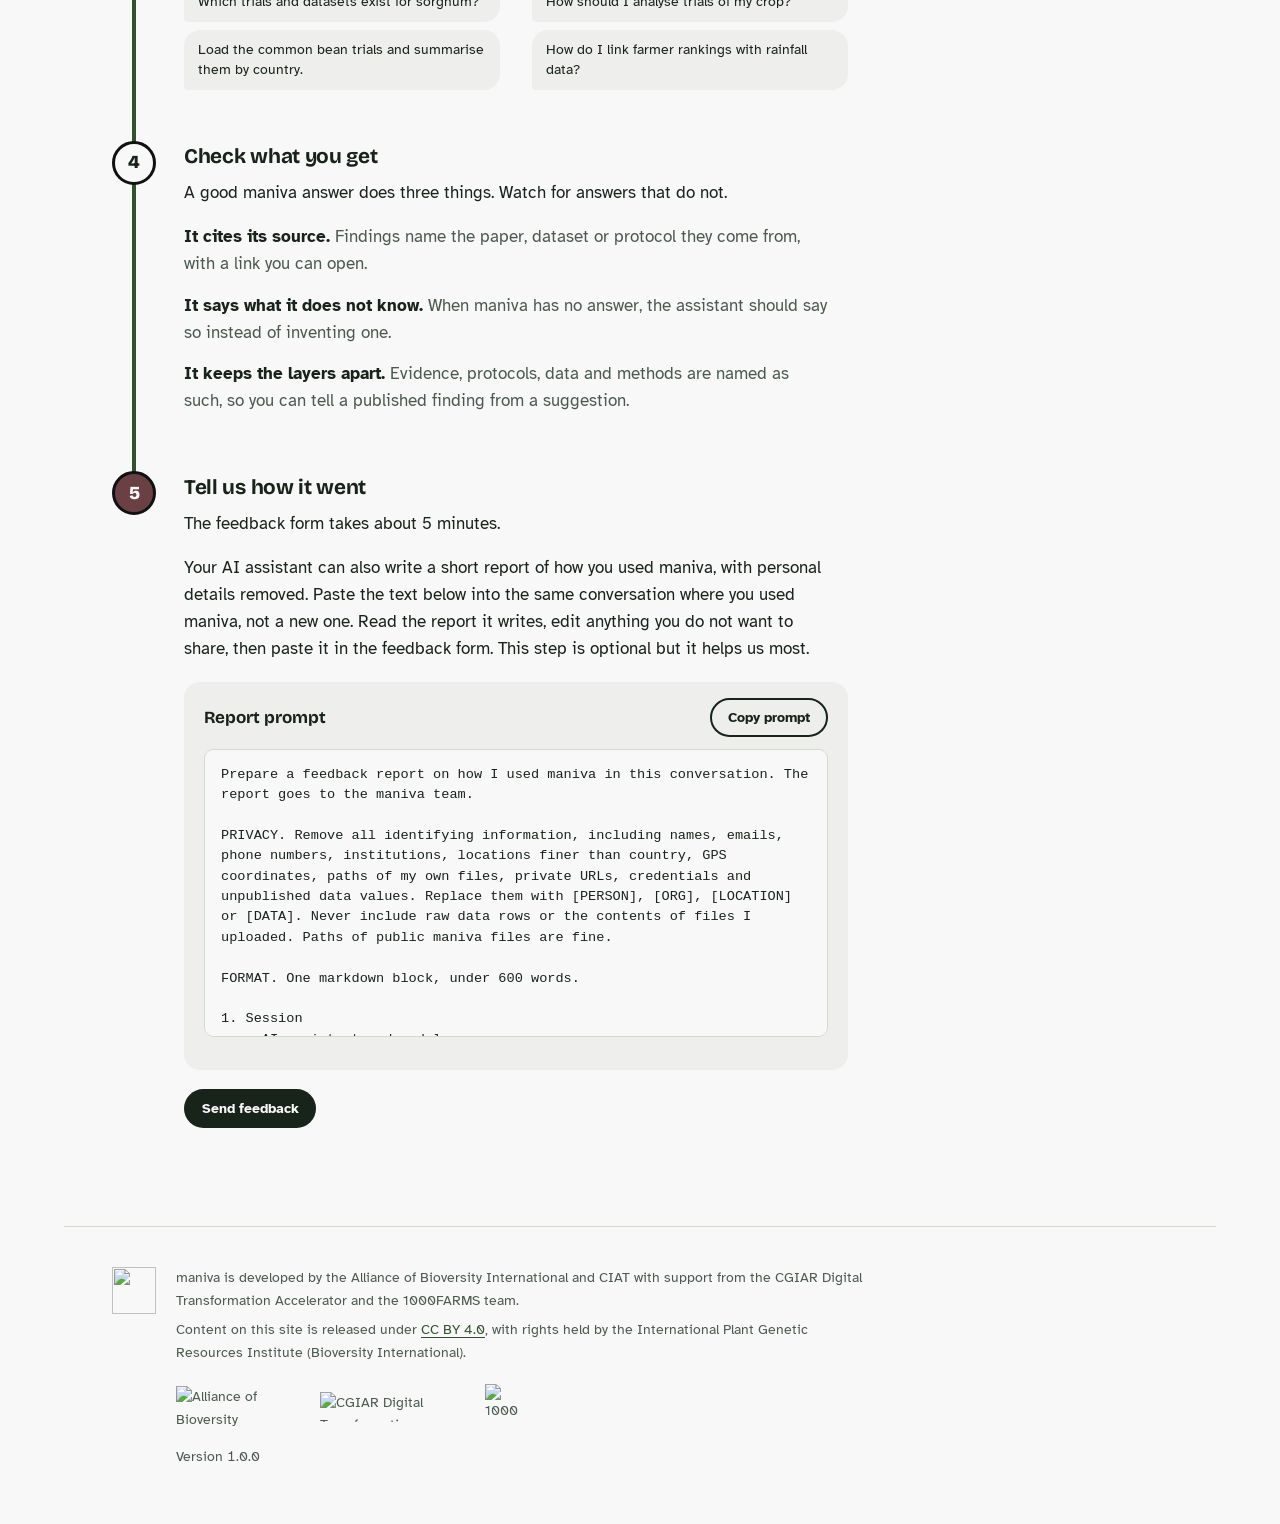
==== commit 0ff52391: "Home page first screen fits a laptop window The logo, the title and the four layers are smaller and " ====
--- a/site/use.html
+++ b/site/use.html
@@ -18,7 +18,7 @@
 <link rel="preconnect" href="https://fonts.googleapis.com">
 <link rel="preconnect" href="https://fonts.gstatic.com" crossorigin>
 <link href="https://fonts.googleapis.com/css2?family=Atkinson+Hyperlegible:ital,wght@0,400;0,700;1,400&family=Bricolage+Grotesque:opsz,wght@12..96,500;12..96,700;12..96,800&display=swap" rel="stylesheet">
-<link rel="stylesheet" href="styles.css?v=14">
+<link rel="stylesheet" href="styles.css?v=15">
 <script>document.documentElement.classList.add("js")</script>
 </head>
 <body>
--- a/site/styles.css
+++ b/site/styles.css
@@ -745,3 +745,32 @@
 @media (prefers-color-scheme: dark) {
   :root:not([data-theme="light"]) .home .btn { color: var(--paper); }
 }
+
+/* First screen fits a laptop window: the logo, the title and the four layers are compact
+   and scale with the window height, so the link to paste shows before any scrolling. */
+.top { padding-top: 0.6rem; padding-bottom: 0.6rem; }
+.top .wordmark img { height: 2.4rem; }
+.home { padding-top: clamp(0.25rem, 1.5vh, 1.25rem) !important; }
+.home-brand { width: min(100%, 21rem, 48vh); }
+.home h1 {
+  font-size: clamp(1.2rem, calc(min(1.3vw, 2.6vh) + 0.55rem), 1.7rem);
+  max-width: 32em;
+  margin-top: clamp(0.4rem, 1.5vh, 0.9rem);
+}
+.pillars { margin-top: clamp(0.9rem, 3vh, 2rem); gap: 0.9rem 2rem; }
+.pillars h2 { font-size: var(--step-1); margin-bottom: 0.25rem; }
+.pillars ul { font-size: 0.95rem; line-height: 1.4; }
+.pillars li li { margin: 0.1rem 0; }
+.home .link-field { margin-top: clamp(0.9rem, 3vh, 2rem); }
+.home .link-field label { margin-bottom: 0.35rem; }
+.home .link-row { padding: 0.45rem; }
+.home .link-row input { font-size: clamp(1rem, 0.8rem + 0.7vw, 1.25rem); }
+.home .btn { font-size: 1.05rem; padding: 0.7rem 1.2rem; }
+.home .hero-steps { margin-top: 0.8rem; }
+/* On phones the four layers stack, so the link comes first */
+@media (max-width: 52rem) {
+  .home .link-field { order: 1; }
+  .pillars { order: 2; }
+  .home-cta { order: 3; }
+  .home .lede { order: 4; }
+}
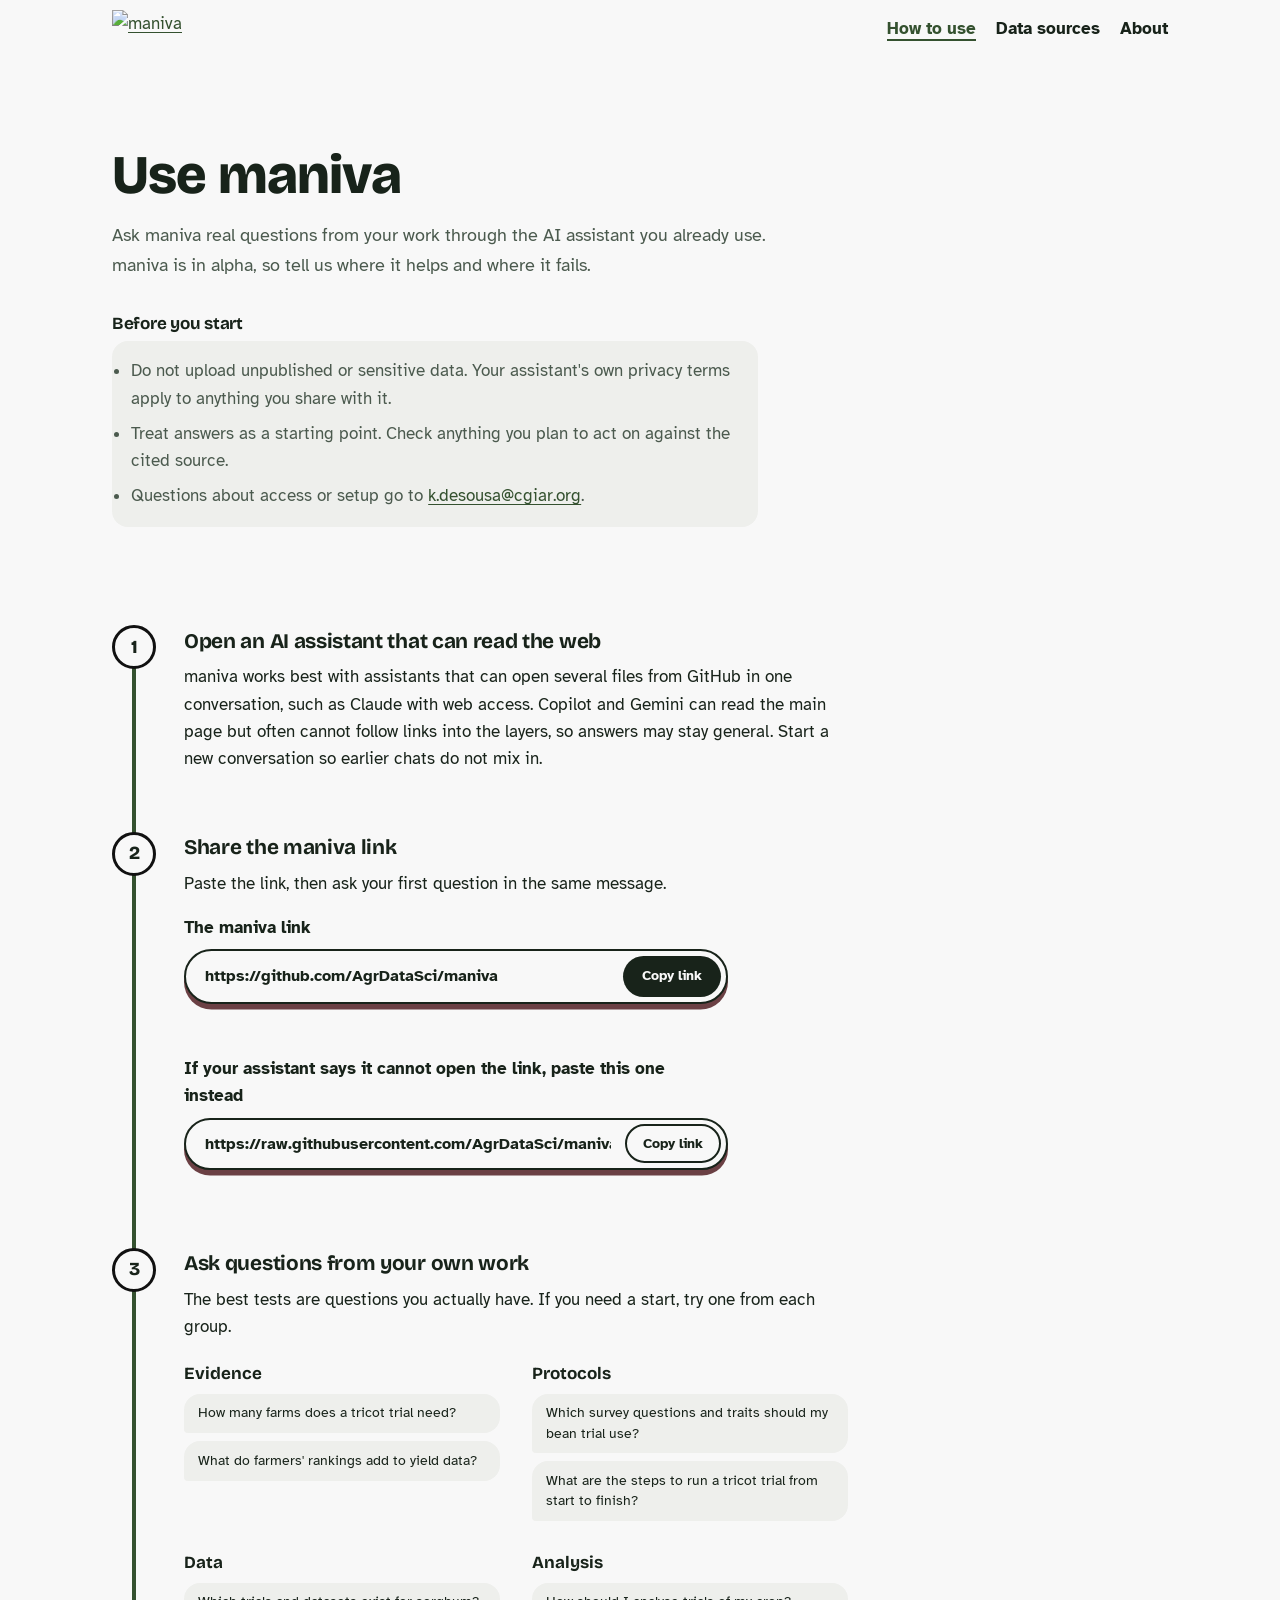
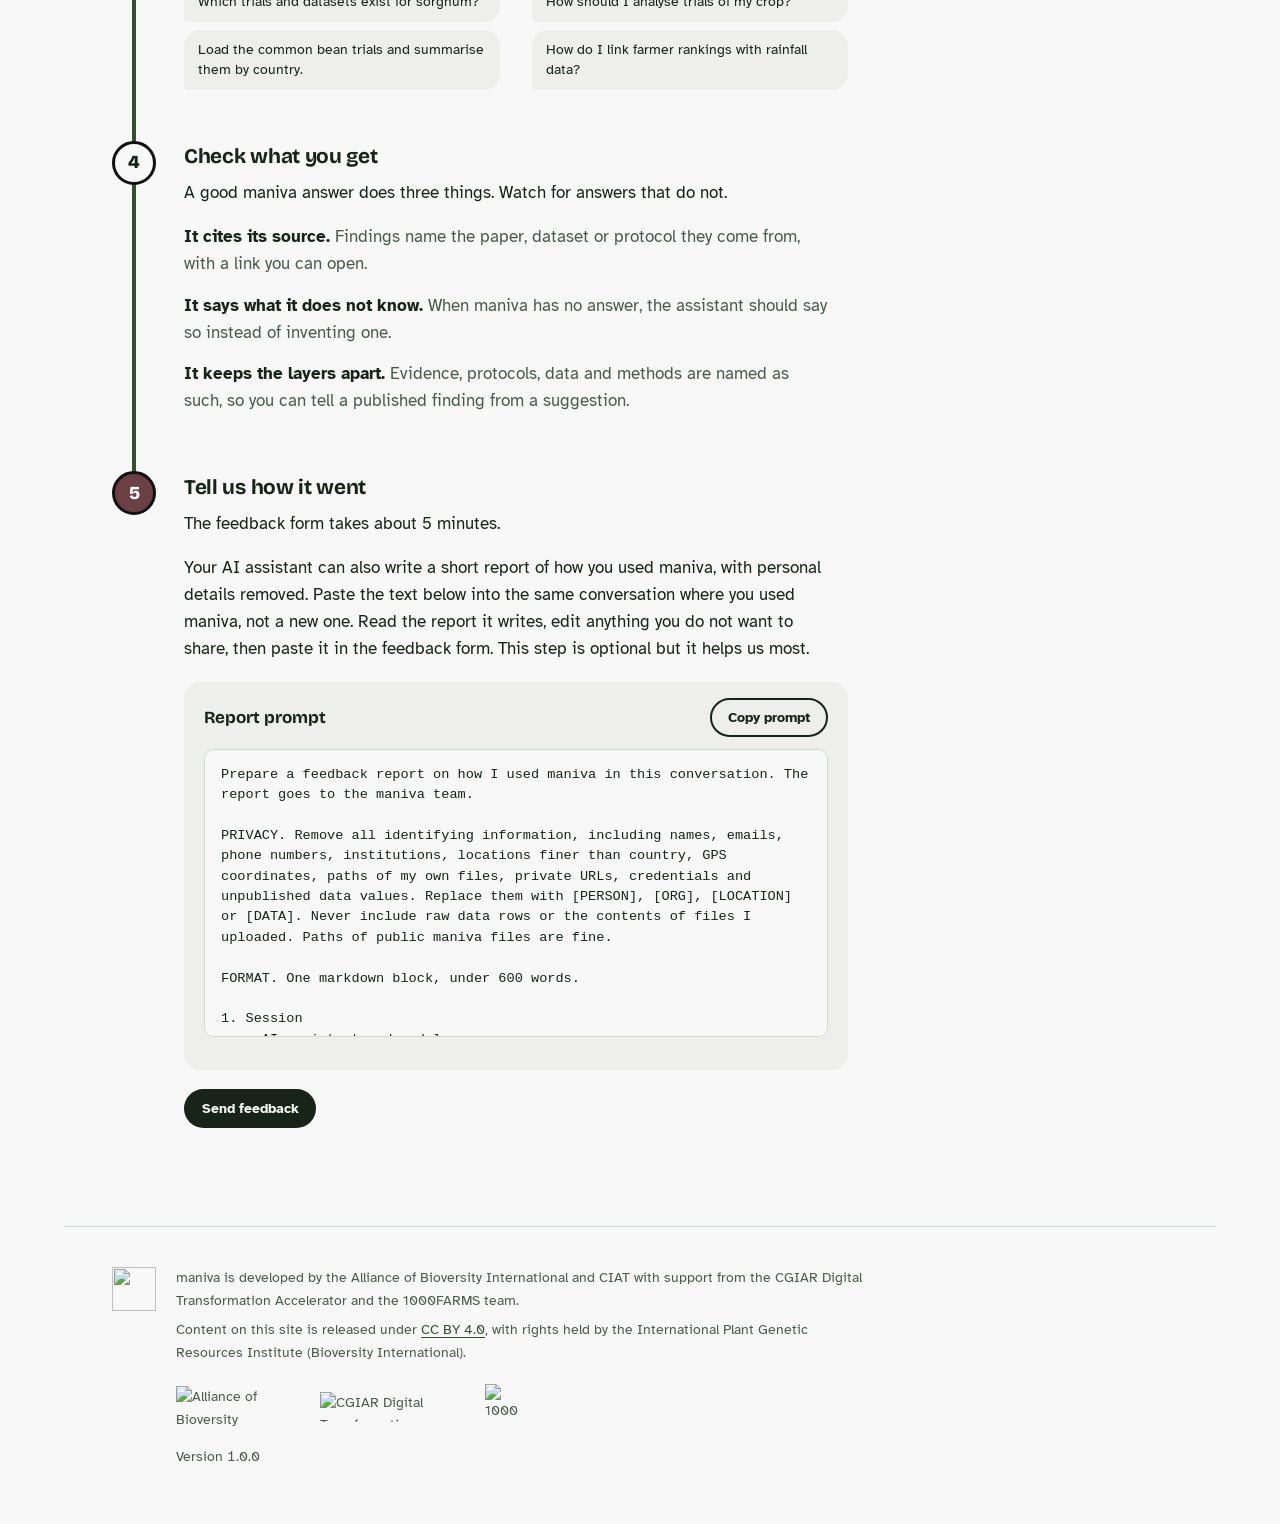
==== commit 81154e1d: "Logo becomes a seal The cutting drawn on 26 November now stands inside a ring, on a straight ground " ====
--- a/site/use.html
+++ b/site/use.html
@@ -18,7 +18,7 @@
 <link rel="preconnect" href="https://fonts.googleapis.com">
 <link rel="preconnect" href="https://fonts.gstatic.com" crossorigin>
 <link href="https://fonts.googleapis.com/css2?family=Atkinson+Hyperlegible:ital,wght@0,400;0,700;1,400&family=Bricolage+Grotesque:opsz,wght@12..96,500;12..96,700;12..96,800&display=swap" rel="stylesheet">
-<link rel="stylesheet" href="styles.css?v=15">
+<link rel="stylesheet" href="styles.css?v=16">
 <script>document.documentElement.classList.add("js")</script>
 </head>
 <body>
@@ -26,8 +26,8 @@
 
 <header class="top">
   <a class="wordmark" href="./" aria-label="maniva home">
-    <img class="wordmark-light" src="logo/maniva-logo-horizontal.svg" alt="maniva" width="150" height="47">
-    <img class="wordmark-dark" src="logo/maniva-logo-horizontal-reversed.svg" alt="" width="150" height="47">
+    <img class="wordmark-light" src="logo/maniva-logo-horizontal.svg" alt="maniva" width="150" height="42">
+    <img class="wordmark-dark" src="logo/maniva-logo-horizontal-reversed.svg" alt="" width="150" height="42">
   </a>
   <nav aria-label="Main">
     <a href="use.html" aria-current="page">How to use</a>
@@ -162,8 +162,8 @@
 </main>
 
 <footer class="foot">
-  <img class="foot-mark foot-mark-light" src="logo/maniva-mark.svg" alt="" width="44" height="47">
-  <img class="foot-mark foot-mark-dark" src="logo/maniva-mark-reversed.svg" alt="" width="44" height="47">
+  <img class="foot-mark foot-mark-light" src="logo/maniva-mark.svg" alt="" width="44" height="44">
+  <img class="foot-mark foot-mark-dark" src="logo/maniva-mark-reversed.svg" alt="" width="44" height="44">
   <div>
     <p>maniva is developed by the Alliance of Bioversity International and CIAT with support from the CGIAR Digital Transformation Accelerator and the 1000FARMS team.</p>
     <p>Content on this site is released under <a href="https://creativecommons.org/licenses/by/4.0/">CC BY 4.0</a>, with rights held by the International Plant Genetic Resources Institute (Bioversity International).</p>
--- a/site/styles.css
+++ b/site/styles.css
@@ -730,18 +730,7 @@
 .home .btn { background: var(--stalk); color: #fff; border-radius: 0.5rem; font-size: 1.15rem; padding: 0.9rem 1.3rem; }
 .home .btn:hover { background: var(--ink); color: var(--paper); }
 .home .hero-steps { justify-content: center; color: var(--stalk); }
-.home-cta { margin: clamp(2rem, 5vw, 3.5rem) 0 0; }
-.btn-outline {
-  display: inline-block;
-  border: 2px solid var(--stalk);
-  border-radius: 0.6rem;
-  padding: 0.9rem 1.6rem;
-  color: var(--stalk);
-  font: 700 1.25rem/1.2 var(--display);
-  text-decoration: none;
-}
-.btn-outline:hover { background: var(--stalk); color: var(--paper); }
-.home .lede { margin: clamp(2rem, 5vw, 3.5rem) auto 0; text-align: left; }
+.home .lede { margin: clamp(1.5rem, 4vh, 2.5rem) auto 0; text-align: center; max-width: 46em; font-size: 1.05rem; }
 @media (prefers-color-scheme: dark) {
   :root:not([data-theme="light"]) .home .btn { color: var(--paper); }
 }
@@ -771,6 +760,5 @@
 @media (max-width: 52rem) {
   .home .link-field { order: 1; }
   .pillars { order: 2; }
-  .home-cta { order: 3; }
   .home .lede { order: 4; }
 }
